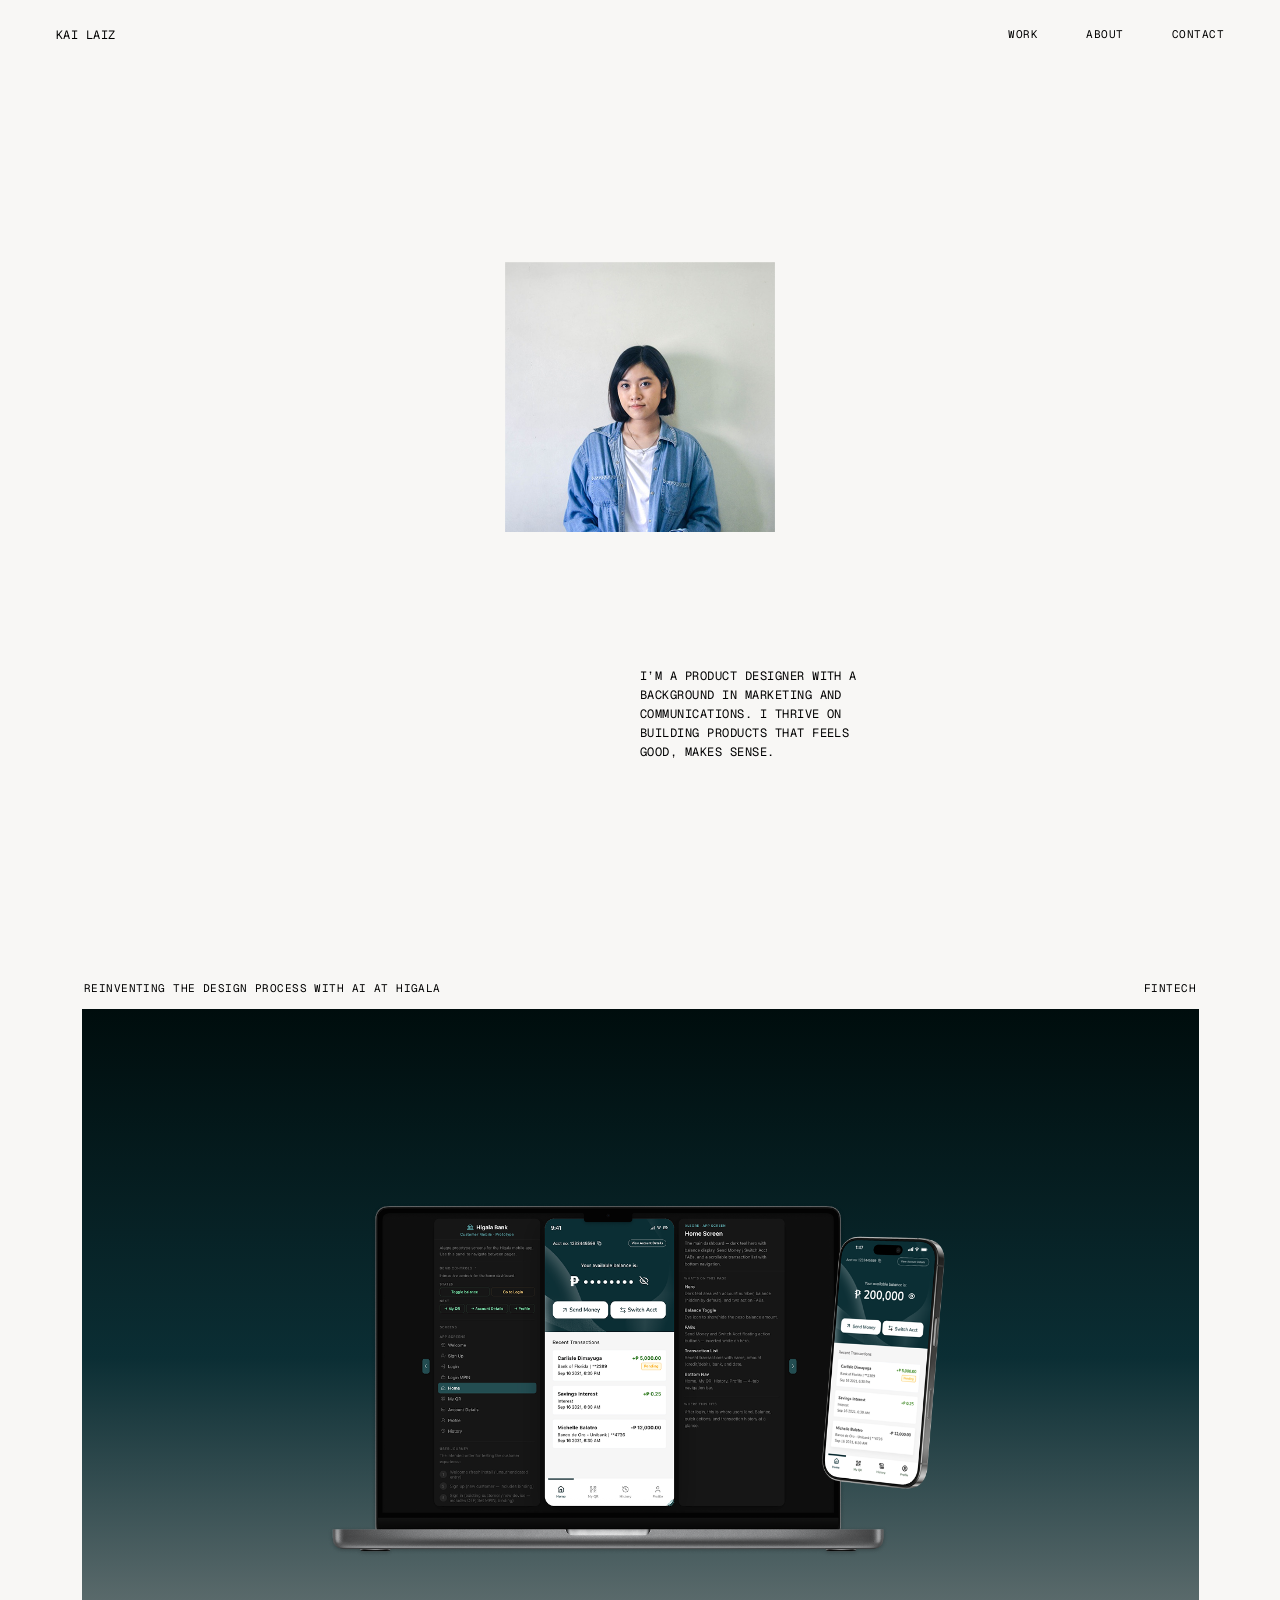
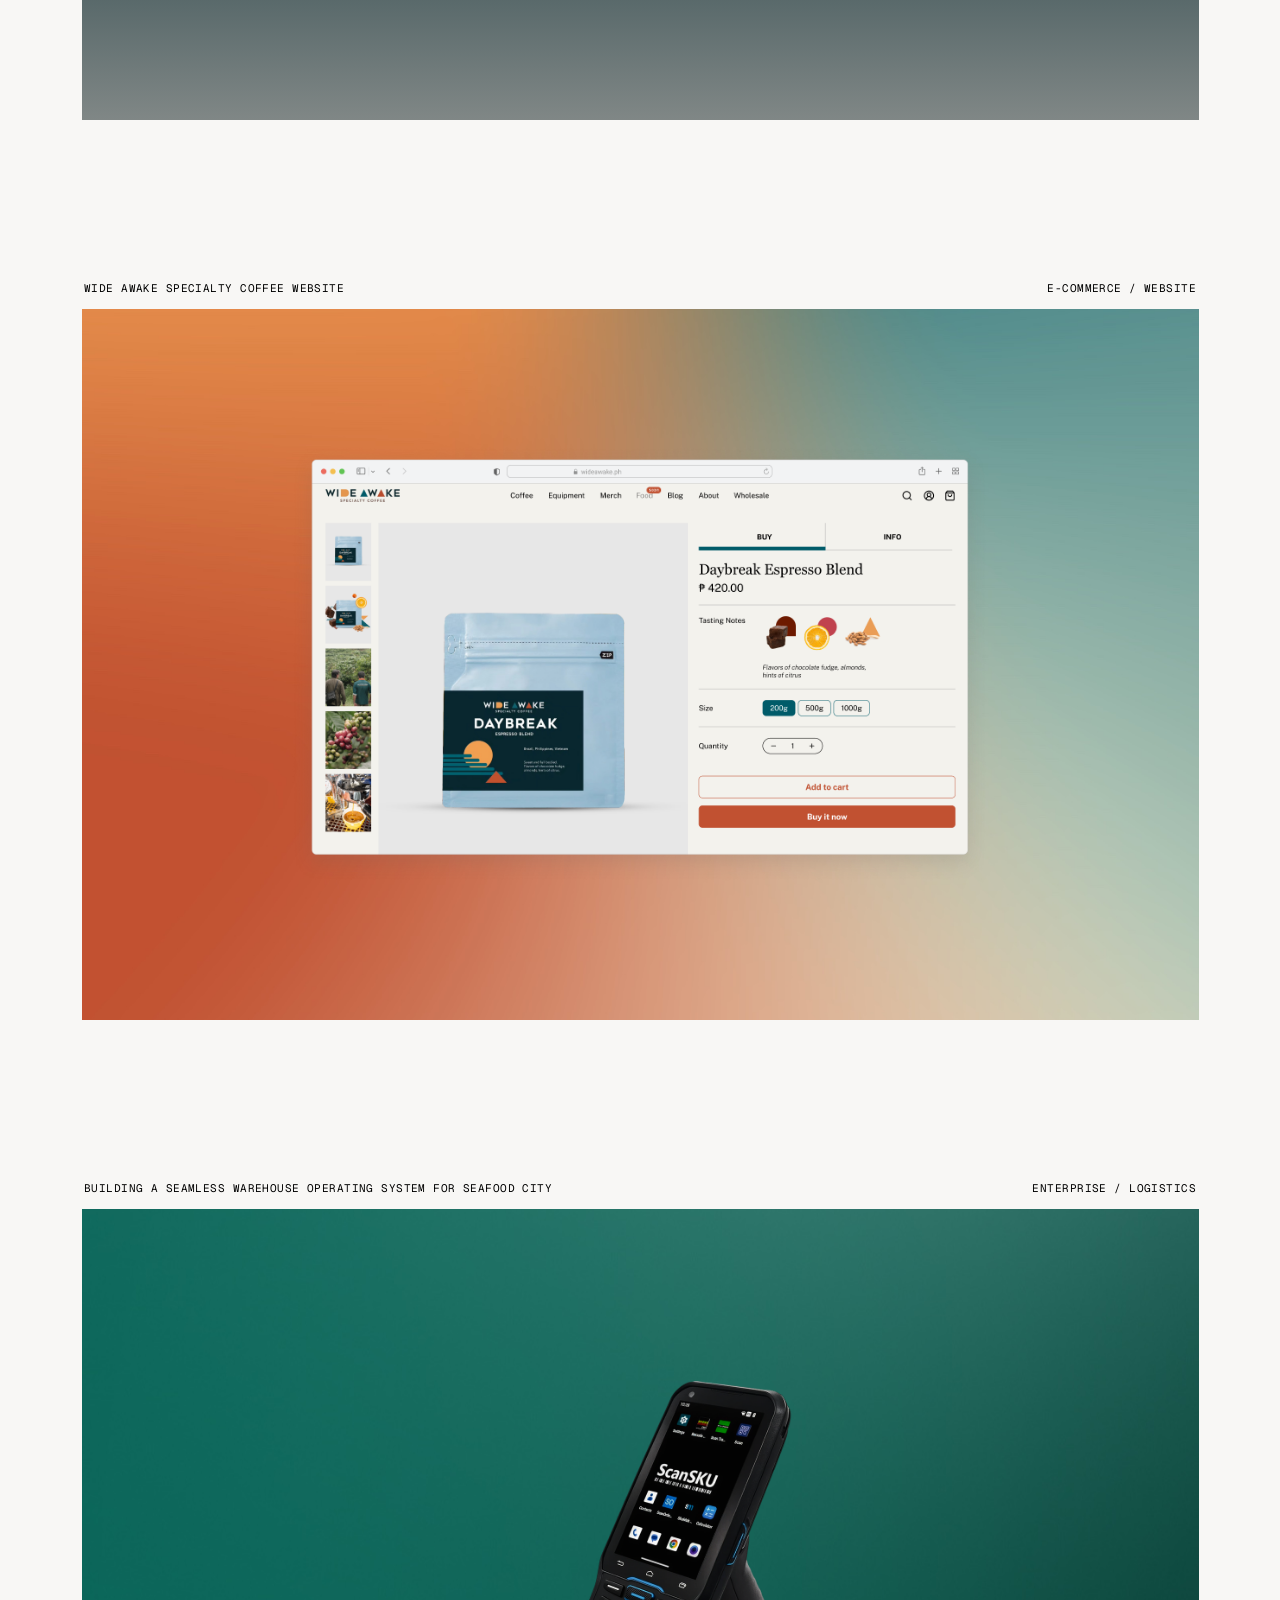
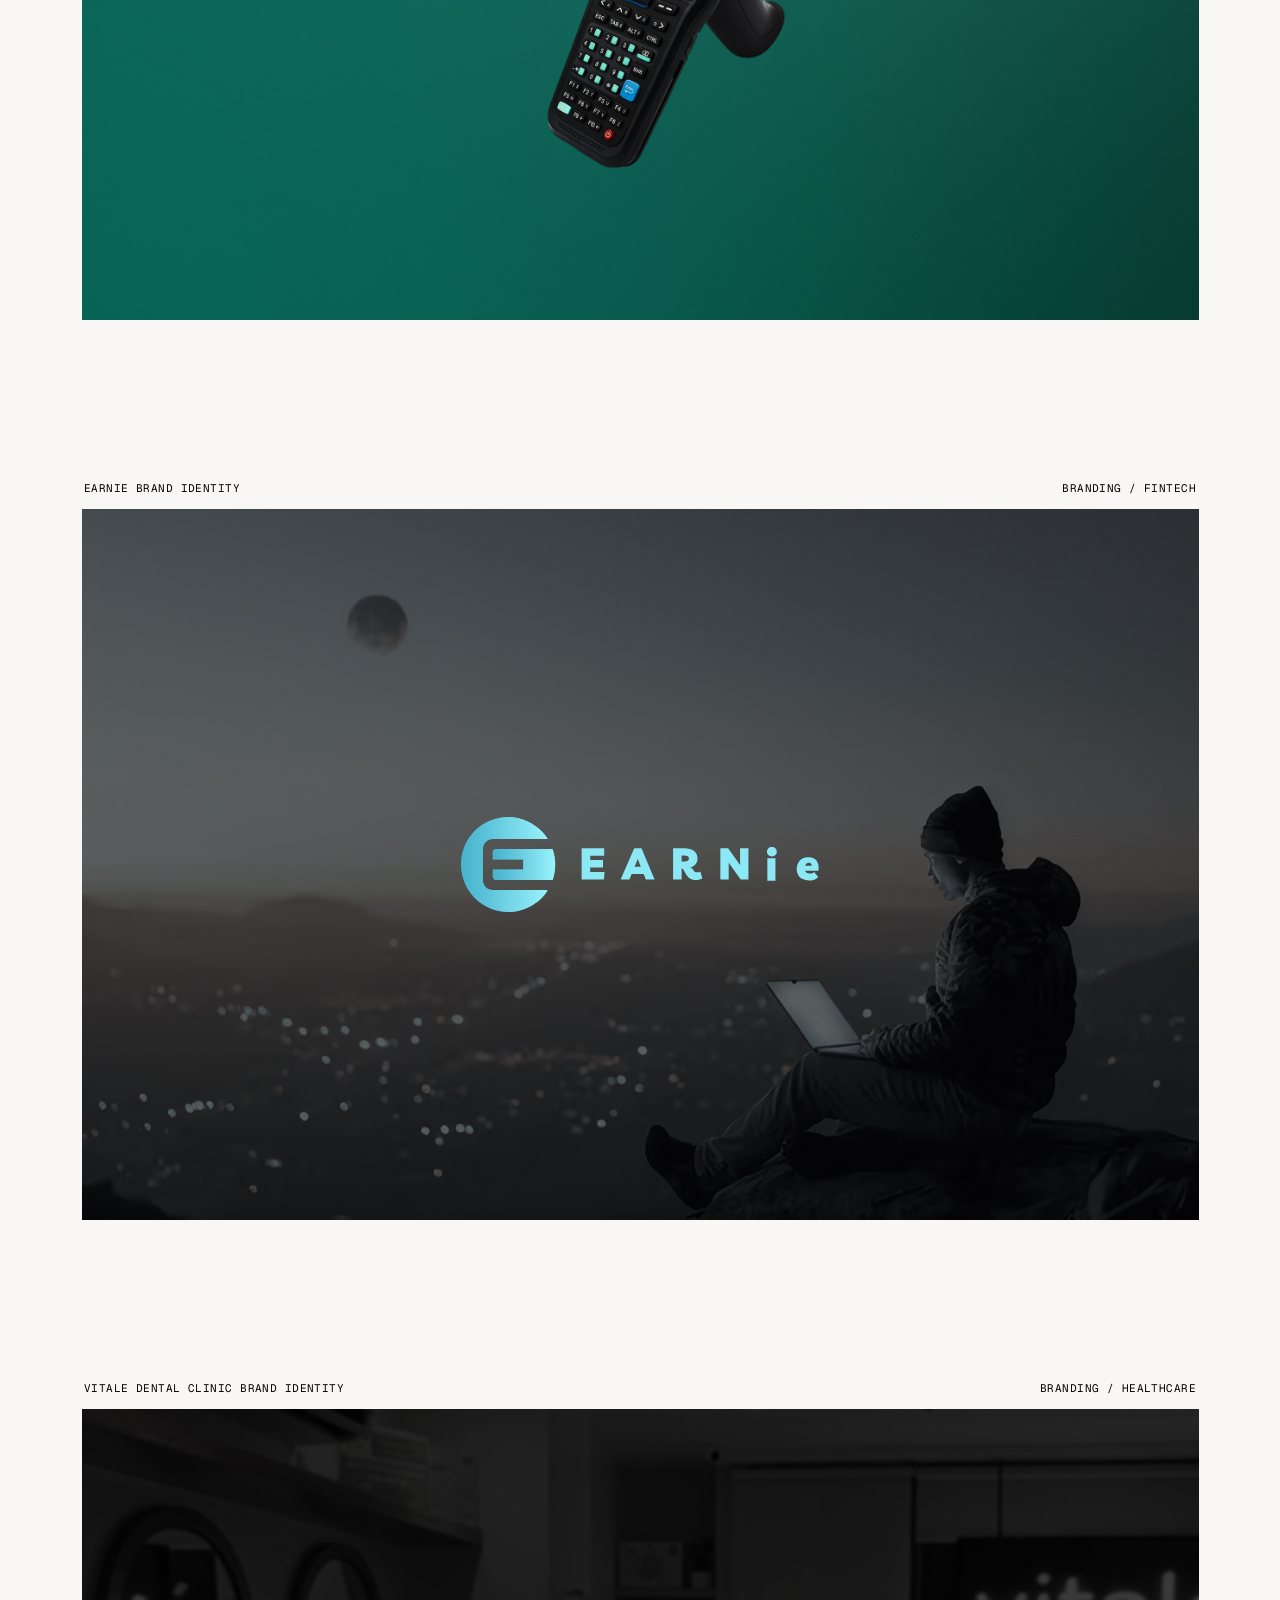
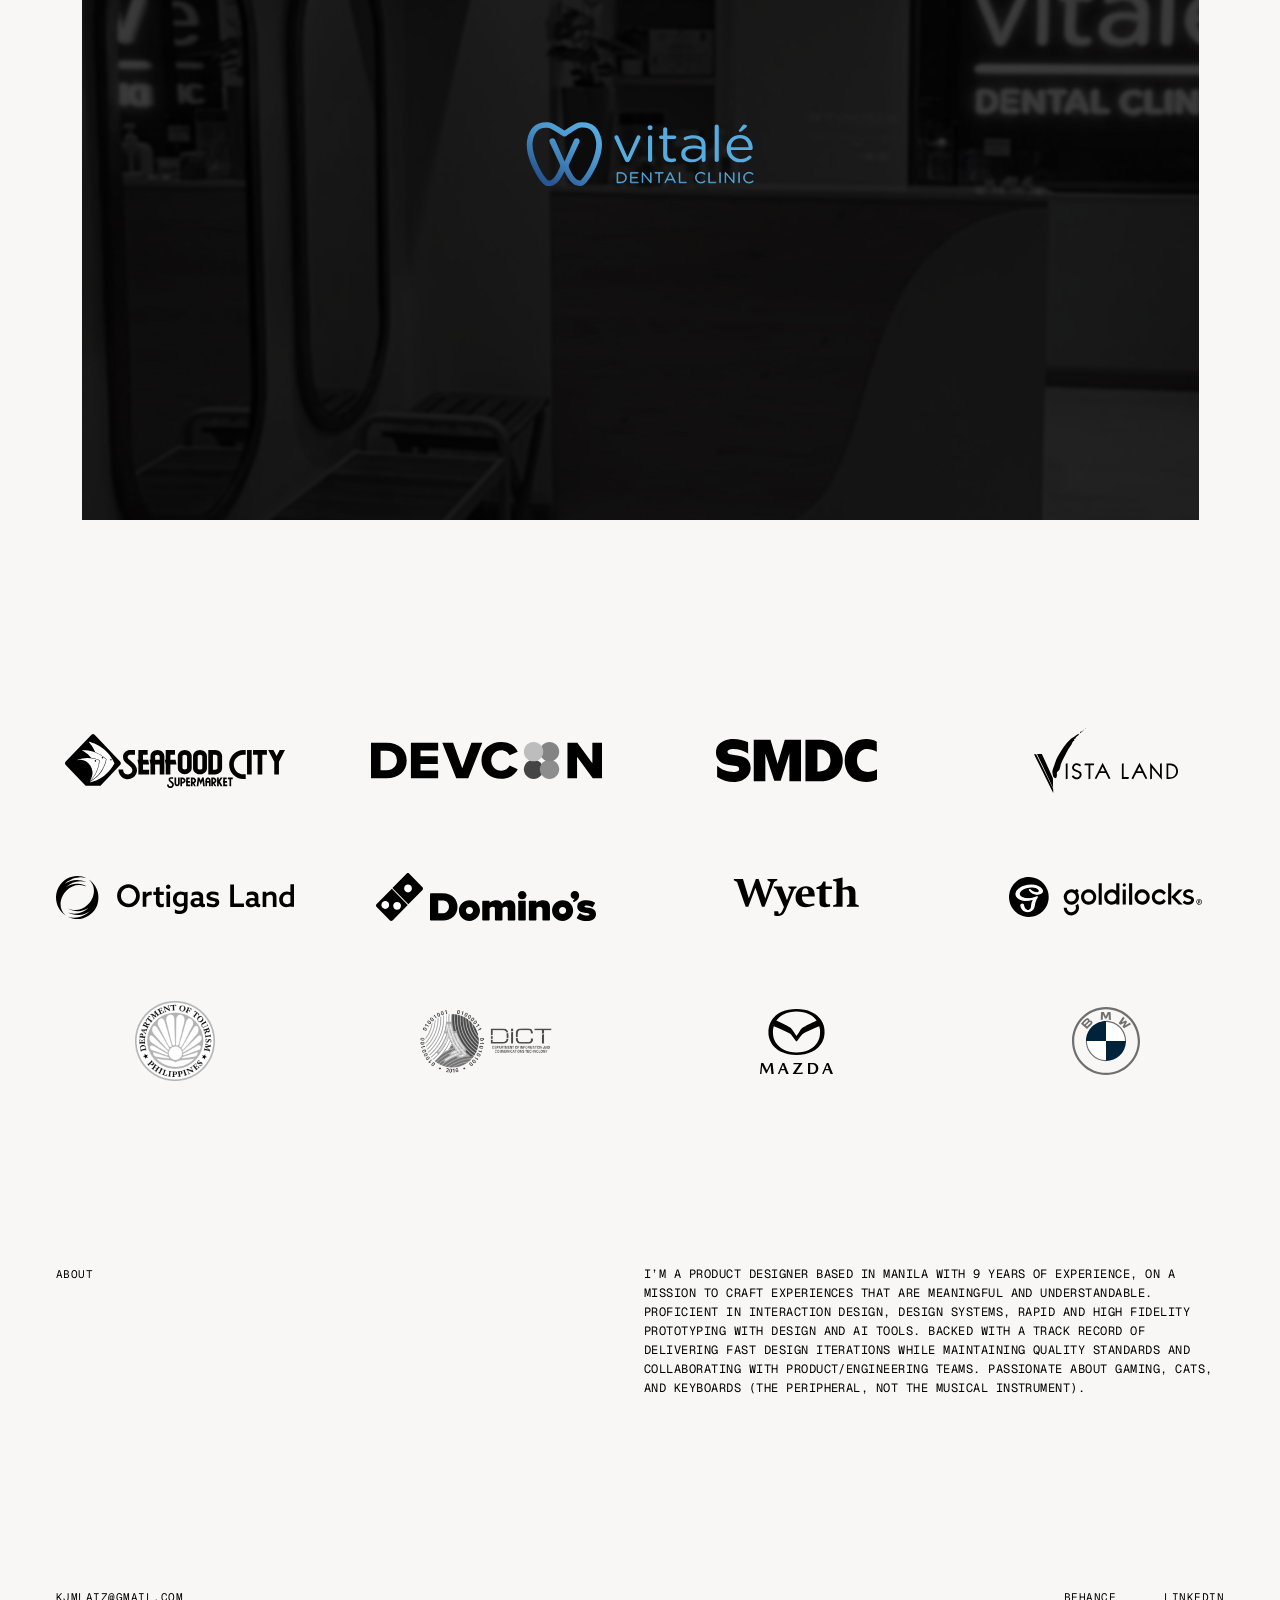
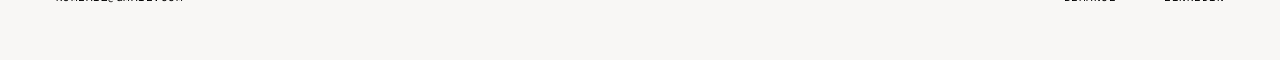
==== index.html @ d5073663 "Initial portfolio site with Vitale Dental Clinic locked preview Co-Authored-By: Claude Opus 5.5 <nor" ====
<!DOCTYPE html>
<html lang="en">
<head>
<meta charset="UTF-8" />
<meta name="viewport" content="width=device-width, initial-scale=1.0" />
<title>Kai Laiz — Product Designer</title>
<link rel="preconnect" href="https://fonts.googleapis.com" />
<link rel="preconnect" href="https://fonts.gstatic.com" crossorigin />
<link href="https://fonts.googleapis.com/css2?family=Geist+Mono:wght@400;500&family=Inter:wght@400;500&display=swap" rel="stylesheet" />
<link rel="stylesheet" href="styles.css" />
</head>
<body>

  <div class="above-fold">
    <header class="site-header">
      <div class="brand mono">Kai Laiz</div>
      <nav class="nav mono">
        <a href="#work">Work</a>
        <a href="#about">About</a>
        <a href="#contact">Contact</a>
      </nav>
    </header>

    <section class="hero" id="heroSection">
      <div class="hero__visual" id="heroVisual">
        <img id="heroThumb" class="hero__thumb" src="assets/hero-photo.png" alt="Portrait of Kai Laiz" />
        <img id="heroImage" class="hero__gallery" alt="" />
      </div>
      <p class="hero__tagline mono">I&rsquo;m a product designer with a background in marketing and communications. I thrive on building products that feels good, makes sense.</p>
    </section>
  </div>

  <main>

    <section id="work" class="cases">

      <article class="case case--tinkoff case--hidden-heading">
        <a class="case__link" href="case-higala.html" style="display: contents;">
          <div class="case__heading mono">
            <span>Reinventing the Design Process with AI at Higala</span>
            <span>Fintech</span>
          </div>
          <div class="case__frame case__frame--tinkoff">
            <div class="case__mockup case__mockup--tinkoff">
              <img src="assets/tinkoff-mockup.png" alt="Higala app on MacBook and iPhone" />
            </div>
          </div>
        </a>
      </article>

      <article class="case case--hidden-heading">
        <a class="case__link" href="case-wideawake.html" style="display: contents;">
          <div class="case__heading mono">
            <span>Wide Awake Specialty Coffee Website</span>
            <span>E-commerce / Website</span>
          </div>
          <div class="case__frame case__frame--wideawake">
            <div class="case__mockup case__mockup--wideawake">
              <img src="assets/wideawake-mockup.png" alt="Wide Awake Specialty Coffee website shown in a browser window" />
            </div>
          </div>
        </a>
      </article>

      <article class="case case--hidden-heading">
        <a class="case__link" href="case-sfc.html" style="display: contents;">
          <div class="case__heading mono">
            <span>Building a Seamless Warehouse Operating System for Seafood City</span>
            <span>Enterprise / Logistics</span>
          </div>
          <div class="case__frame case__frame--sfc">
            <div class="case__mockup case__mockup--sfc">
              <img src="assets/sfc-device.png" alt="ScanSKU handheld barcode scanner device" />
            </div>
          </div>
        </a>
      </article>

      <article class="case case--hidden-heading">
        <a class="case__link" href="case-earnie.html" style="display: contents;">
          <div class="case__heading mono">
            <span>EARNie Brand Identity</span>
            <span>Branding / Fintech</span>
          </div>
          <div class="case__frame case__frame--earnie">
            <div class="case__mockup case__mockup--earnie">
              <img src="assets/earnie-logo.svg" alt="EARNie logo" />
            </div>
          </div>
        </a>
      </article>

      <article class="case case--hidden-heading case--locked" aria-disabled="true">
        <div class="case__heading mono">
          <span>Vitale Dental Clinic Brand Identity</span>
          <span>Branding / Healthcare</span>
        </div>
        <div class="case__frame case__frame--vitale" data-cursor="Coming Soon">
          <div class="case__mockup case__mockup--vitale">
            <img src="assets/vitale-logo.svg" alt="Vitale Dental Clinic logo" />
          </div>
        </div>
      </article>

    </section>

    <section class="logos">
      <div class="logos__grid">
        <div class="logo logo--seafoodcity"><img src="assets/logo-seafoodcity.svg" alt="Seafood City" /></div>
        <div class="logo logo--devcon"><img src="assets/logo-devcon.svg" alt="DEVCON" /></div>
        <div class="logo logo--smdc"><img src="assets/logo-smdc.svg" alt="SMDC" /></div>
        <div class="logo logo--vistaland">
          <img class="layer" src="assets/logo-vistaland-1.svg" alt="" />
          <img class="layer" src="assets/logo-vistaland-2.svg" alt="Vista Land" />
        </div>
        <div class="logo logo--ortigasland"><img src="assets/logo-ortigasland.svg" alt="Ortigas Land" /></div>
        <div class="logo logo--dominos">
          <img class="layer" src="assets/logo-dominos-1.svg" alt="" />
          <img class="layer" src="assets/logo-dominos-2.svg" alt="Domino's Pizza" />
        </div>
        <div class="logo logo--wyeth"><img src="assets/logo-wyeth.svg" alt="Wyeth" /></div>
        <div class="logo logo--goldilocks">
          <img class="layer" src="assets/logo-goldilocks-1.svg" alt="" />
          <img class="layer" src="assets/logo-goldilocks-2.svg" alt="Goldilocks" />
        </div>
        <div class="logo logo--dot"><img src="assets/logo-dot.png" alt="Department of Tourism" /></div>
        <div class="logo logo--dict"><img src="assets/logo-dict.png" alt="DICT" /></div>
        <div class="logo logo--mazda"><img src="assets/logo-mazda.svg" alt="Mazda" /></div>
        <div class="logo logo--bmw">
          <img class="layer" src="assets/logo-bmw-1.svg" alt="" />
          <img class="layer" src="assets/logo-bmw-2.svg" alt="" />
          <img class="layer" src="assets/logo-bmw-3.svg" alt="BMW" />
        </div>
      </div>
    </section>

    <section id="about" class="about">
      <div class="about__title mono">About</div>
      <p class="about__body mono">I&rsquo;m a product designer based in Manila with 9 years of experience, on a mission to craft experiences that are meaningful and understandable. Proficient in interaction design, design systems, rapid and high fidelity prototyping with design and AI tools. Backed with a track record of delivering fast design iterations while maintaining quality standards and collaborating with product/engineering teams. Passionate about gaming, cats, and keyboards (the peripheral, not the musical instrument).</p>
    </section>
  </main>

  <footer id="contact" class="site-footer">
    <div class="footer__email mono">kjmlaiz@gmail.com</div>
    <nav class="footer__nav mono">
      <a href="https://www.behance.net" target="_blank" rel="noopener">Behance</a>
      <a href="https://www.linkedin.com" target="_blank" rel="noopener">LinkedIn</a>
    </nav>
  </footer>

  <div class="cursor-label mono" id="cursorLabel" aria-hidden="true"><span></span></div>

  <script src="script.js"></script>
</body>
</html>
---- styles.css ----
:root {
  --bg: #f8f7f5;
  --ink: #000000;
  --mono: 'Geist Mono', ui-monospace, 'SF Mono', Menlo, monospace;
  --sans: 'Inter', -apple-system, BlinkMacSystemFont, sans-serif;
}

* {
  box-sizing: border-box;
}

html, body {
  margin: 0;
  padding: 0;
}

body {
  background: var(--bg);
  color: var(--ink);
  font-family: var(--sans);
  -webkit-font-smoothing: antialiased;
}

a {
  color: inherit;
  text-decoration: none;
}

img {
  max-width: none;
}

.mono {
  font-family: var(--mono);
  letter-spacing: 0.48px;
  text-transform: uppercase;
}

/* ---------- Header ---------- */

.site-header {
  display: flex;
  align-items: flex-start;
  justify-content: space-between;
  padding: 3vh 56px 0;
  flex-shrink: 0;
}

.brand {
  font-size: 12px;
}

.nav {
  display: flex;
  gap: 48px;
}

.nav a {
  font-size: 11px;
  background: none;
  border: none;
  cursor: pointer;
}

/* ---------- Above the fold ---------- */

.above-fold {
  min-height: 100vh;
  min-height: 100svh;
  display: flex;
  flex-direction: column;
}

/* ---------- Hero ---------- */

.hero {
  flex: 1 1 auto;
  min-height: 0;
  display: flex;
  flex-direction: column;
  justify-content: center;
  padding: 2vh 56px 4vh;
  gap: 4vh;
  cursor: crosshair;
}

.hero__visual {
  align-self: center;
  position: relative;
  width: auto;
  height: 52vh;
  max-width: none;
  max-height: 600px;
}

.hero__visual.is-scrubbing {
  width: auto;
  height: 52vh;
  max-width: none;
  max-height: 600px;
}

.hero__tagline {
  max-width: 236px;
  margin: 0 0 0 calc(50vw - 56px);
  font-size: 12px;
  line-height: 19px;
  font-weight: 400;
  font-style: normal;
  text-align: left;
}

.hero__thumb {
  display: block;
  width: 100%;
  height: 100%;
  object-fit: cover;
  -webkit-user-drag: none;
  user-select: none;
}

.hero__gallery {
  display: none;
  width: auto;
  height: 100%;
  max-width: calc(100vw - 112px);
  object-fit: contain;
  -webkit-user-drag: none;
  user-select: none;
}

.hero__visual.is-scrubbing .hero__thumb {
  display: none;
}

.hero__visual.is-scrubbing .hero__gallery {
  display: block;
}

/* ---------- Cases ---------- */

.cases {
  position: relative;
  padding: 0 56px;
}

.case {
  position: sticky;
  top: 0;
  height: 100vh;
  display: flex;
  flex-direction: column;
  align-items: center;
  gap: 12px;
  padding: 80px 0;
  background: var(--bg);
}

.case:nth-of-type(1) { z-index: 1; }
.case:nth-of-type(2) { z-index: 2; }
.case:nth-of-type(3) { z-index: 3; }
.case:nth-of-type(4) { z-index: 4; }
.case:nth-of-type(5) { z-index: 5; }

.case__link {
  cursor: pointer;
}

.case__link .case__frame {
  transition: transform 0.5s cubic-bezier(0.16, 1, 0.3, 1);
}

.case__link:hover .case__frame {
  transform: scale(1.015);
}

.case__heading {
  display: flex;
  align-items: flex-start;
  justify-content: space-between;
  width: 100%;
  max-width: 1112px;
  flex-shrink: 0;
  font-size: 11px;
  line-height: 17px;
  font-weight: 400;
  font-style: normal;
  text-transform: uppercase;
  letter-spacing: 0.432px;
  transition: opacity 0.7s ease, transform 0.7s ease;
}

.case--hidden-heading .case__heading {
  opacity: 0;
  transform: translateY(10px);
}

.case.is-active .case__heading {
  opacity: 1;
  transform: translateY(0);
}

.case__mockup {
  transition: opacity 0.9s cubic-bezier(0.16, 1, 0.3, 1), transform 0.9s cubic-bezier(0.16, 1, 0.3, 1);
  opacity: 0;
  transform: scale(0.92);
}

.case.is-active .case__mockup {
  opacity: 1;
  transform: scale(1);
}

@media (prefers-reduced-motion: reduce) {
  .case__heading,
  .case__mockup {
    transition: none;
  }
}

.case__frame {
  position: relative;
  width: 100%;
  max-width: 1117px;
  flex: 1 1 auto;
  min-height: 0;
  background: #000;
  overflow: hidden;
}

.case__frame--tinkoff {
  display: flex;
  align-items: center;
  justify-content: center;
  background: linear-gradient(to bottom, #000d0d 0%, #0b2e34 49.052%, #808786 100%);
}

.case__frame--wideawake {
  display: flex;
  align-items: center;
  justify-content: center;
  background-image: url("assets/wideawake-bg.jpg");
  background-size: cover;
  background-position: center;
}

.case__frame--sfc {
  display: flex;
  align-items: center;
  justify-content: center;
  background-image: url("assets/sfc-mesh-gradient.jpg");
  background-size: cover;
  background-position: center;
}

.case__frame--earnie {
  display: flex;
  align-items: center;
  justify-content: center;
  background-image: url("assets/earnie-card-bg.jpg");
  background-size: cover;
  background-position: center;
}

.case__frame--vitale {
  display: flex;
  align-items: center;
  justify-content: center;
  background-image: url("assets/vitale-card-bg.jpg");
  background-size: cover;
  background-position: center;
}

/* Locked case: no link, custom cursor replaces the native one */

.case--locked .case__frame {
  cursor: none;
  transition: transform 0.5s cubic-bezier(0.16, 1, 0.3, 1);
}

.case--locked .case__frame:hover {
  transform: scale(1.015);
}

.case__mockup--vitale {
  width: 30%;
  max-width: 340px;
  flex-shrink: 0;
}

.case__mockup--vitale img {
  display: block;
  width: 100%;
  height: auto;
}

/* ---------- Custom cursor label ---------- */

.cursor-label {
  position: fixed;
  top: 0;
  left: 0;
  z-index: 1000;
  pointer-events: none;
  will-change: transform;
}

.cursor-label span {
  display: block;
  transform: translate(-50%, -50%) scale(0);
  opacity: 0;
  padding: 10px 16px;
  border-radius: 999px;
  background: #fff;
  color: var(--ink);
  font-size: 11px;
  line-height: 1;
  white-space: nowrap;
  transition: transform 0.45s cubic-bezier(0.16, 1, 0.3, 1), opacity 0.3s ease;
}

.cursor-label.is-visible span {
  transform: translate(-50%, -50%) scale(1);
  opacity: 1;
}

@media (hover: none) {
  .cursor-label { display: none; }
}

/* Tinkoff mockup: MacBook + iPhone */

.case__mockup--tinkoff {
  width: 640px;
  flex-shrink: 0;
}

.case__mockup--tinkoff img {
  display: block;
  width: 100%;
  height: auto;
}

.case__mockup--wideawake {
  width: 700px;
  flex-shrink: 0;
}

.case__mockup--wideawake img {
  display: block;
  width: 100%;
  height: auto;
}

.case__mockup--sfc {
  width: 37.8%;
  max-width: 420px;
  flex-shrink: 0;
}

.case__mockup--sfc img {
  display: block;
  width: 100%;
  height: auto;
}

.case__mockup--earnie {
  width: 32%;
  max-width: 360px;
  flex-shrink: 0;
}

.case__mockup--earnie img {
  display: block;
  width: 100%;
  height: auto;
}

/* ---------- Logos ---------- */

.logos {
  padding: 128px 56px;
}

.logos__grid {
  display: grid;
  grid-template-columns: repeat(4, 1fr);
  column-gap: 74px;
  row-gap: 80px;
  align-items: center;
  justify-items: center;
  max-width: 1200px;
  margin: 0 auto;
}

.logo {
  position: relative;
}

.logo img {
  display: block;
  width: 100%;
  height: 100%;
}

.logo .layer {
  position: absolute;
  width: auto;
  height: auto;
}

.logo--seafoodcity { width: 220px; height: 54px; }
.logo--devcon { width: 231px; height: 37px; }
.logo--smdc { width: 161px; height: 43px; }
.logo--vistaland { width: 143.99px; height: 65.34px; }
.logo--vistaland .layer:nth-child(1) { inset: 0 64.21% 0.37% 0.06%; }
.logo--vistaland .layer:nth-child(2) { inset: 40.25% 0.09% 8.8% 2.2%; }

.logo--ortigasland { width: 238px; height: 43px; }

.logo--dominos { width: 221px; height: 48px; }
.logo--dominos .layer:nth-child(1) { inset: 36.54% 0.01% 0.05% 24.6%; }
.logo--dominos .layer:nth-child(2) { inset: 0.05% 78.55% 1.04% 0.01%; }

.logo--wyeth { width: 129px; height: 42px; }

.logo--goldilocks { width: 196px; height: 45px; }
.logo--goldilocks .layer:nth-child(1) { inset: 5.34% 0.94% 6.79% 0.67%; }
.logo--goldilocks .layer:nth-child(2) { inset: 21.7% 82.37% 17.37% 3.95%; }

.logo--dot { width: 80px; height: 80px; }
.logo--dot img { object-fit: cover; }

.logo--dict { width: 141px; height: 72px; }
.logo--dict img { object-fit: cover; }

.logo--mazda { width: 73px; height: 65px; }

.logo--bmw { width: 68px; height: 68px; }
.logo--bmw .layer:nth-child(1) { inset: 20.37%; }
.logo--bmw .layer:nth-child(2) { inset: 0; }
.logo--bmw .layer:nth-child(3) { inset: 6.17% 13.74% 67.45% 13.72%; }

/* ---------- About ---------- */

.about {
  display: flex;
  gap: 8px;
  padding: 56px 56px 192px;
}

.about__title {
  flex: 1 0 0;
  min-width: 0;
  font-size: 11px;
  line-height: 19px;
}

.about__body {
  flex: 1 0 0;
  min-width: 0;
  font-size: 12px;
  line-height: 19px;
  font-weight: 400;
  font-style: normal;
  margin: 0;
}

/* ---------- Footer ---------- */

.site-footer {
  display: flex;
  gap: 8px;
  padding: 0 56px 56px;
}

.footer__email {
  flex: 1 0 0;
  min-width: 0;
  font-size: 11px;
}

.footer__nav {
  flex: 1 0 0;
  min-width: 0;
  display: flex;
  align-items: center;
  justify-content: flex-end;
  gap: 48px;
}

.footer__nav a {
  font-size: 11px;
}

/* ---------- Case Study ---------- */

.case-study {
  display: flex;
  align-items: flex-start;
  gap: 96px;
  max-width: 968px;
  margin: 0 auto;
  padding: 0 56px 32px;
}

.case-study__rail {
  position: sticky;
  top: 0;
  flex-shrink: 0;
  width: 104px;
  padding-top: 32px;
}

.case-study__back {
  font-size: 13px;
  line-height: 24px;
  color: #858585;
  transition: color 0.2s ease;
}

.case-study__back:hover {
  color: var(--ink);
}

.case-study__content {
  flex: 1 1 auto;
  min-width: 0;
  max-width: 768px;
  padding-top: 32px;
  display: flex;
  flex-direction: column;
  gap: 96px;
}

.case-study__header {
  display: flex;
  flex-direction: column;
  gap: 32px;
  width: 100%;
}

.case-study__label {
  margin: 0;
  font-family: var(--mono);
  font-size: 12px;
  font-weight: 500;
  letter-spacing: 2.4px;
  text-transform: uppercase;
  color: #757575;
}

.case-study__intro {
  display: flex;
  flex-direction: column;
  gap: 16px;
  align-items: flex-start;
  text-align: left;
}

.case-study__title {
  margin: 0;
  font-family: var(--sans);
  font-weight: 400;
  font-size: 41px;
  line-height: 1.22;
  color: var(--ink);
}

.case-study__hero {
  width: 100%;
  background: linear-gradient(to bottom, #000d0d 0%, #0b2e34 49.052%, #808786 100%);
}

.case-study__hero img {
  display: block;
  width: 100%;
  height: auto;
}

.case-study__hero--phone {
  display: flex;
  align-items: center;
  justify-content: center;
  padding: 64px 0;
}

.case-study__hero--phone img {
  width: auto;
  max-width: 320px;
  height: auto;
}

.case-study__hero-plain {
  width: 100%;
}

.case-study__hero-plain img {
  display: block;
  width: 100%;
  height: auto;
}

.case-study__meta {
  display: flex;
  align-items: flex-start;
  justify-content: space-between;
  gap: 24px;
  width: 100%;
}

.case-study__meta-item {
  display: flex;
  flex-direction: column;
  gap: 8px;
}

.case-study__meta-value {
  font-size: 15px;
  line-height: 24px;
  color: #0a0a0a;
}

.case-study__section {
  display: flex;
  flex-direction: column;
  gap: 8px;
  width: 100%;
}

.case-study__heading {
  margin: 0;
  font-family: var(--sans);
  font-weight: 400;
  font-size: 34px;
  line-height: 1.25;
  color: var(--ink);
}

.case-study__body {
  margin: 0;
  font-size: 14.5px;
  line-height: 24px;
  color: #545454;
}

.case-study__body a,
.case-study__heading a {
  color: inherit;
  text-decoration: underline;
  text-underline-offset: 2px;
}

.case-study__list {
  margin: 0;
  padding-left: 22px;
  display: flex;
  flex-direction: column;
  gap: 8px;
  font-size: 14.5px;
  line-height: 24px;
  color: #545454;
}

.case-study__figure {
  display: flex;
  flex-direction: column;
  gap: 16px;
  width: 100%;
  margin: 0;
}

.case-study__figure img {
  display: block;
  width: 100%;
  height: auto;
}

.case-study__figure-row {
  display: flex;
  justify-content: center;
  gap: 24px;
  width: 100%;
}

.case-study__figure-row img {
  display: block;
  width: auto;
  max-width: 280px;
  height: auto;
}

.case-study__figure-crop {
  position: relative;
  width: 100%;
  aspect-ratio: 769 / 485;
  overflow: hidden;
}

.case-study__figure-crop img {
  position: absolute;
  top: 0;
  left: 0;
  width: 100%;
  height: auto;
}

.case-study__caption {
  margin: 0;
  font-size: 14.5px;
  line-height: 24px;
  font-style: italic;
  color: #545454;
}

.case-study__bento {
  display: flex;
  align-items: flex-start;
  gap: 6px;
  width: 100%;
}

.case-study__bento-card {
  background: #ebeaea;
  border-radius: 16px;
  min-width: 0;
}

.case-study__bento-card--1 {
  flex: 268 1 0%;
  aspect-ratio: 268 / 292;
  background: #fff;
  overflow: hidden;
}

.case-study__bento-card--1 video {
  display: block;
  width: 100%;
  height: 100%;
  object-fit: cover;
}

.case-study__bento-col {
  display: flex;
  flex-direction: column;
  gap: 8px;
  flex: 208 1 0%;
  min-width: 0;
}

.case-study__bento-card--2a,
.case-study__bento-card--2b {
  width: 100%;
  aspect-ratio: 208 / 142;
}

.case-study__bento-card--3 {
  flex: 280 1 0%;
  aspect-ratio: 280 / 292;
}

.case-study__pullquote {
  border-left: 6px solid #545454;
  padding-left: 24px;
  max-width: 768px;
  margin: 0 auto;
  width: 100%;
}

.case-study__pullquote p {
  margin: 0;
  font-size: 18px;
  line-height: 32px;
  font-weight: 600;
  color: #545454;
}

/* ---------- Wide Awake Case Study (sticky split layout) ---------- */

.wa-case {
  display: flex;
  align-items: flex-start;
  gap: 64px;
  padding: 32px 56px;
}

.wa-case__panel {
  position: sticky;
  top: 32px;
  flex: 0 0 320px;
  width: 320px;
  max-height: calc(100vh - 64px);
  overflow-y: auto;
  display: flex;
  flex-direction: column;
  gap: 40px;
  scrollbar-width: none;
  -ms-overflow-style: none;
}

.wa-case__panel::-webkit-scrollbar {
  display: none;
}

.wa-case__intro {
  display: flex;
  flex-direction: column;
  gap: 16px;
}

.wa-case__meta {
  display: flex;
  flex-direction: column;
  gap: 24px;
}

.wa-case__section {
  display: flex;
  flex-direction: column;
  gap: 8px;
}

.wa-case__visuals {
  flex: 1 1 auto;
  min-width: 0;
  display: flex;
  flex-direction: column;
  gap: 32px;
}

.wa-case__visuals img,
.wa-case__visuals video {
  display: block;
  width: 100%;
  height: auto;
}

/* EARNie case study: wider panel for denser copy */

.wa-case--wide {
  gap: 32px;
}

.wa-case--wide .wa-case__panel {
  flex: 0 0 547px;
  width: 547px;
  gap: 32px;
}

.wa-case--wide .wa-case__meta {
  gap: 16px;
}
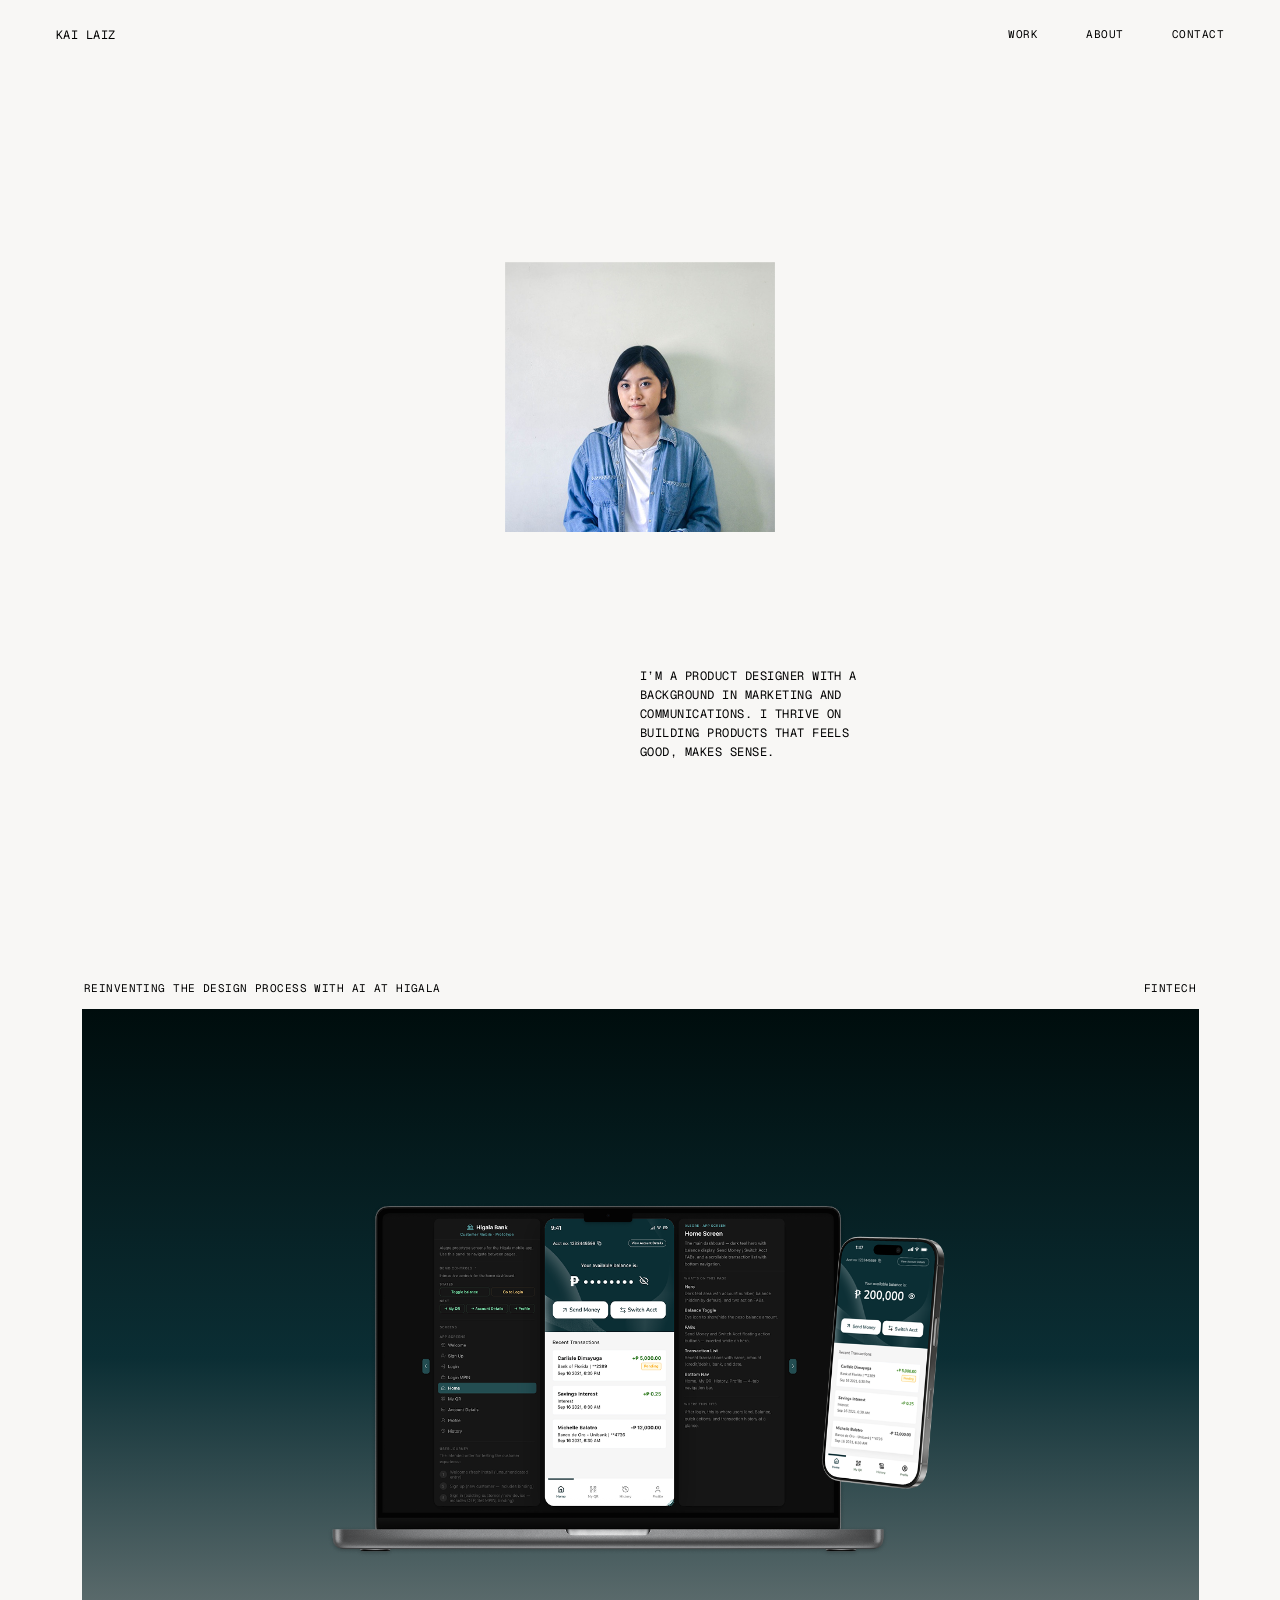
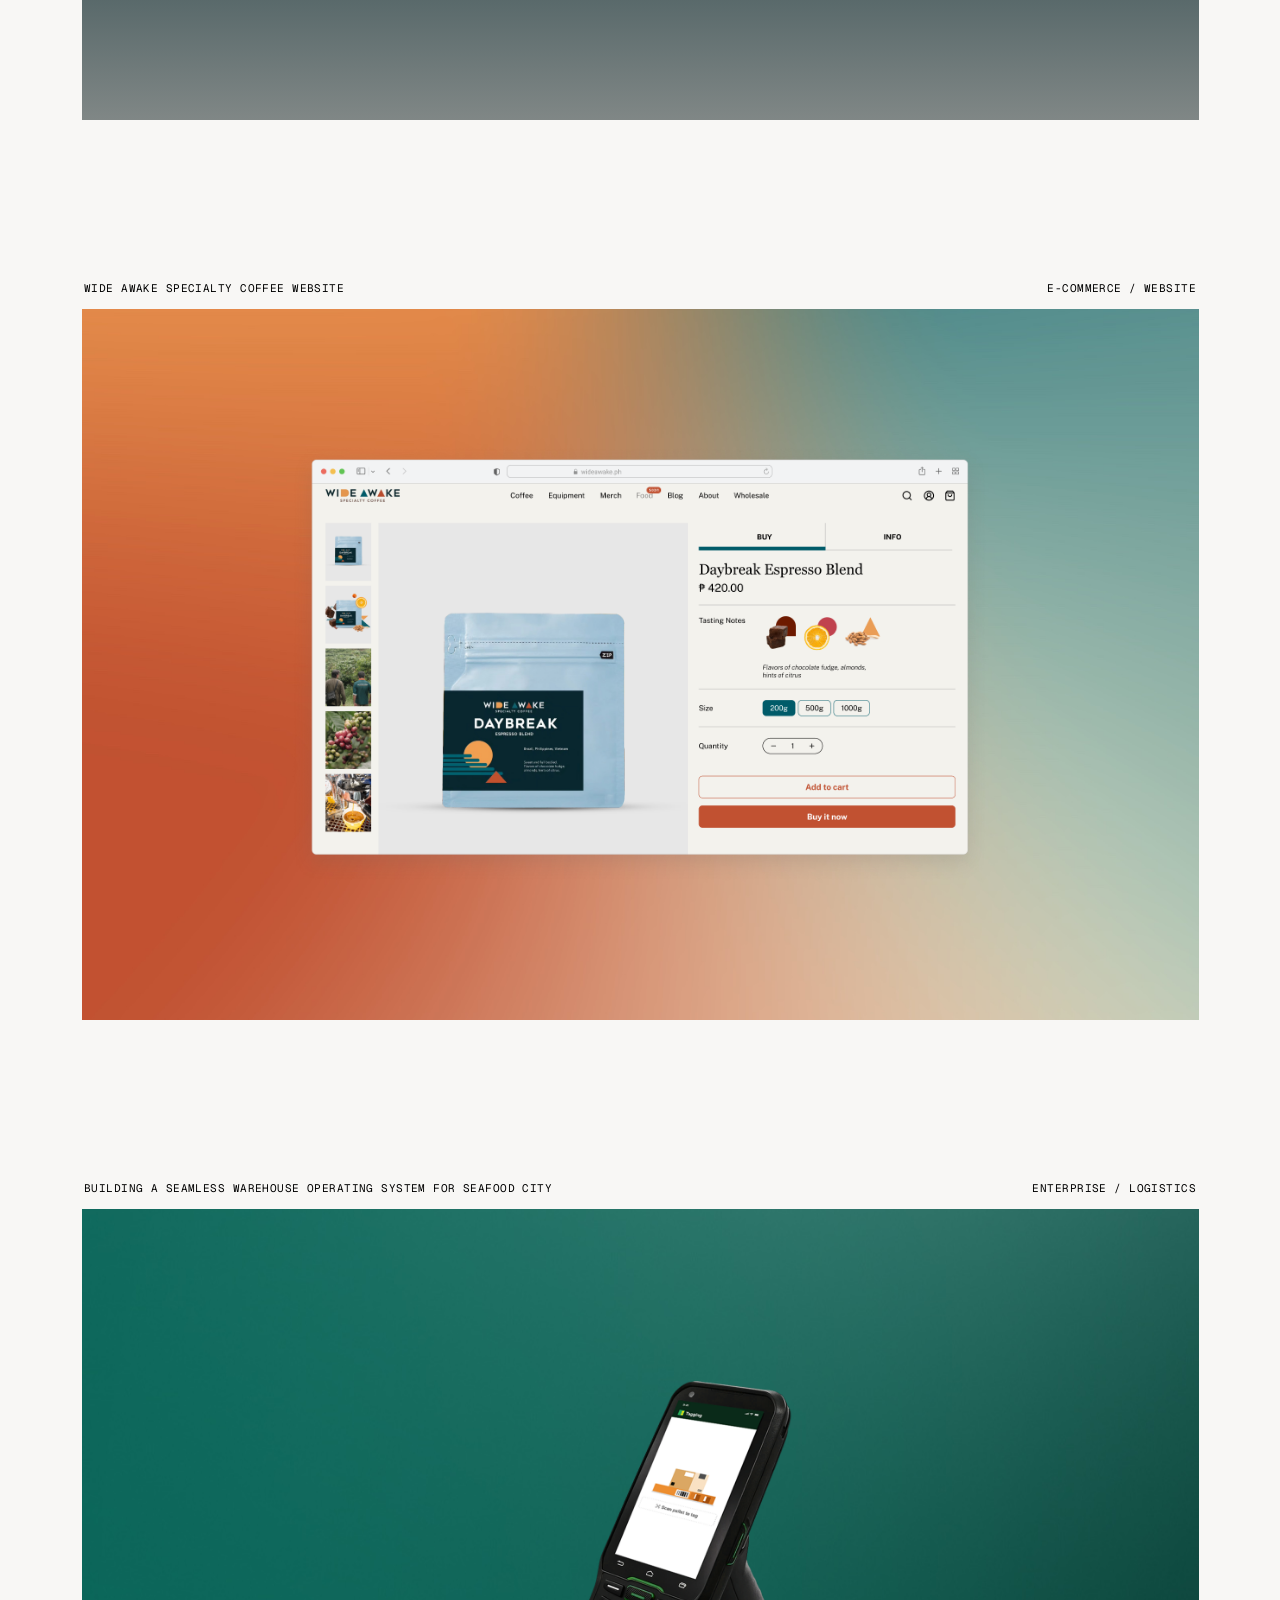
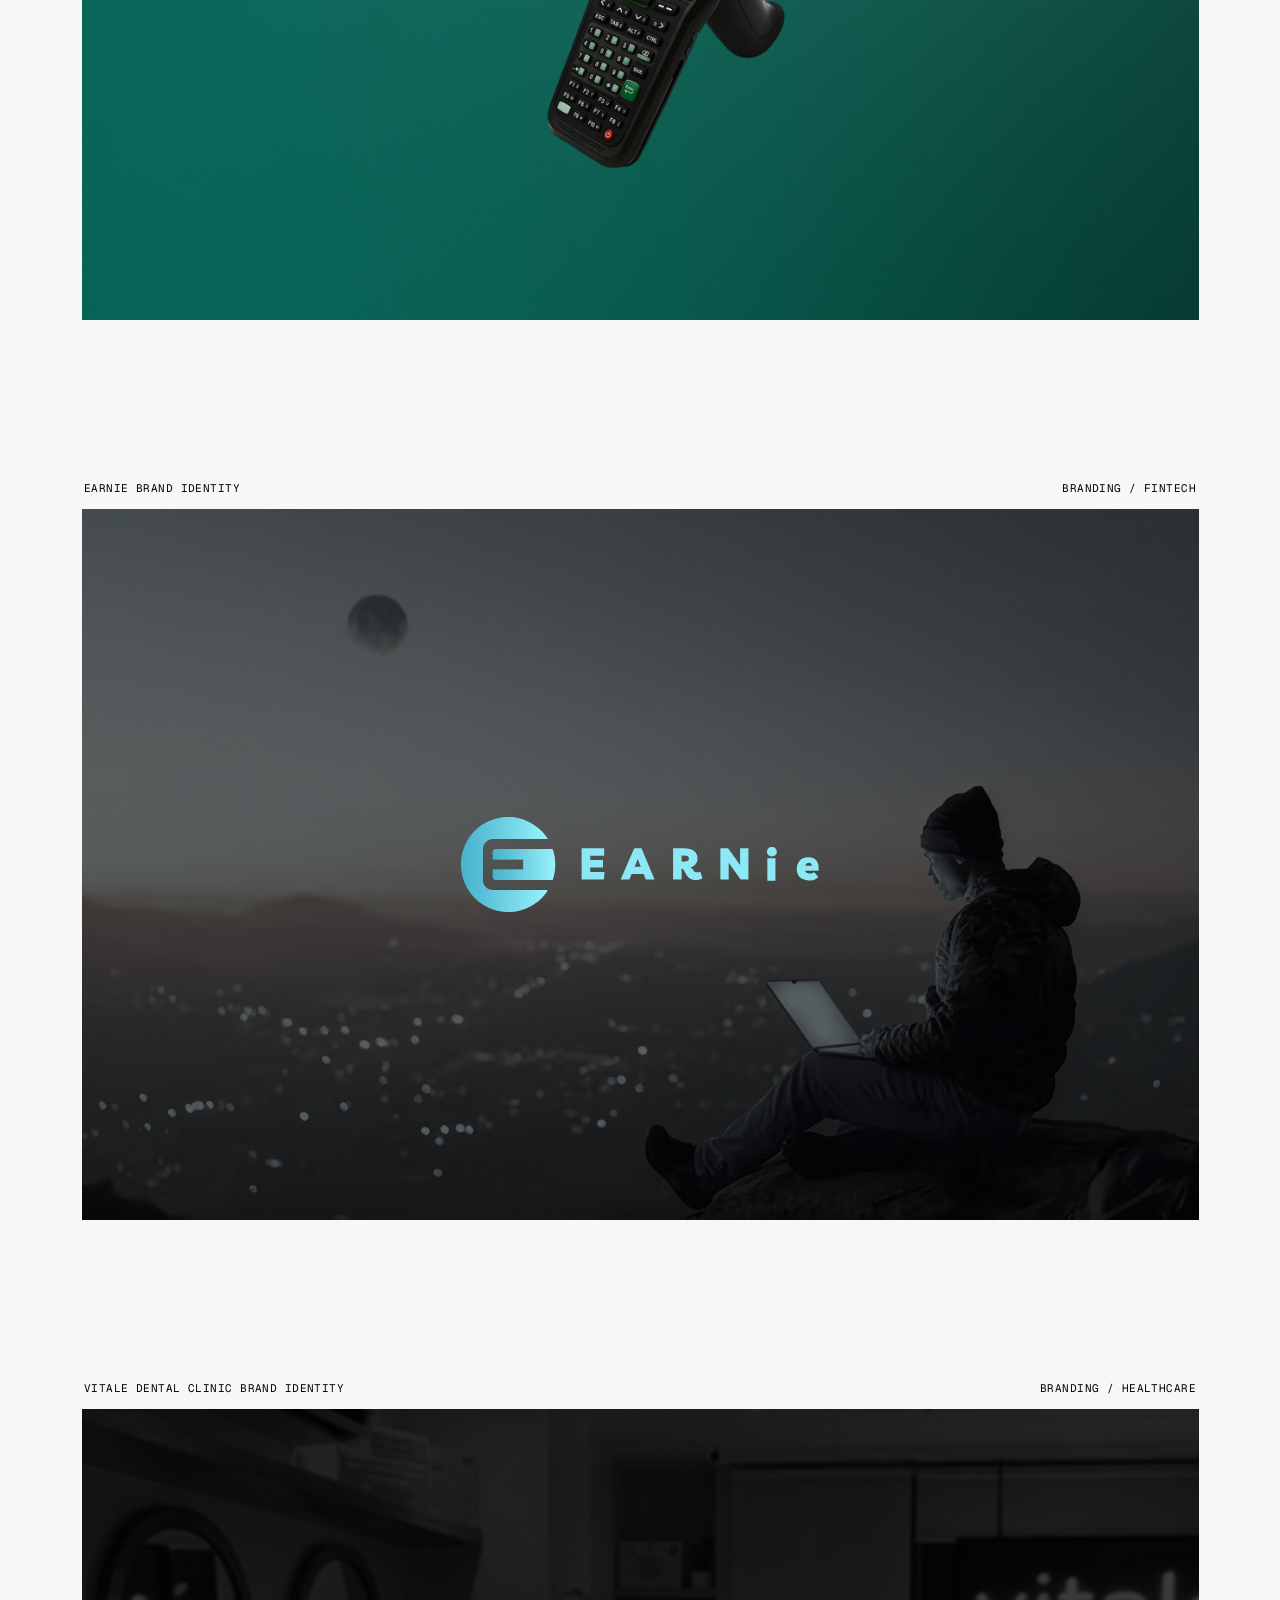
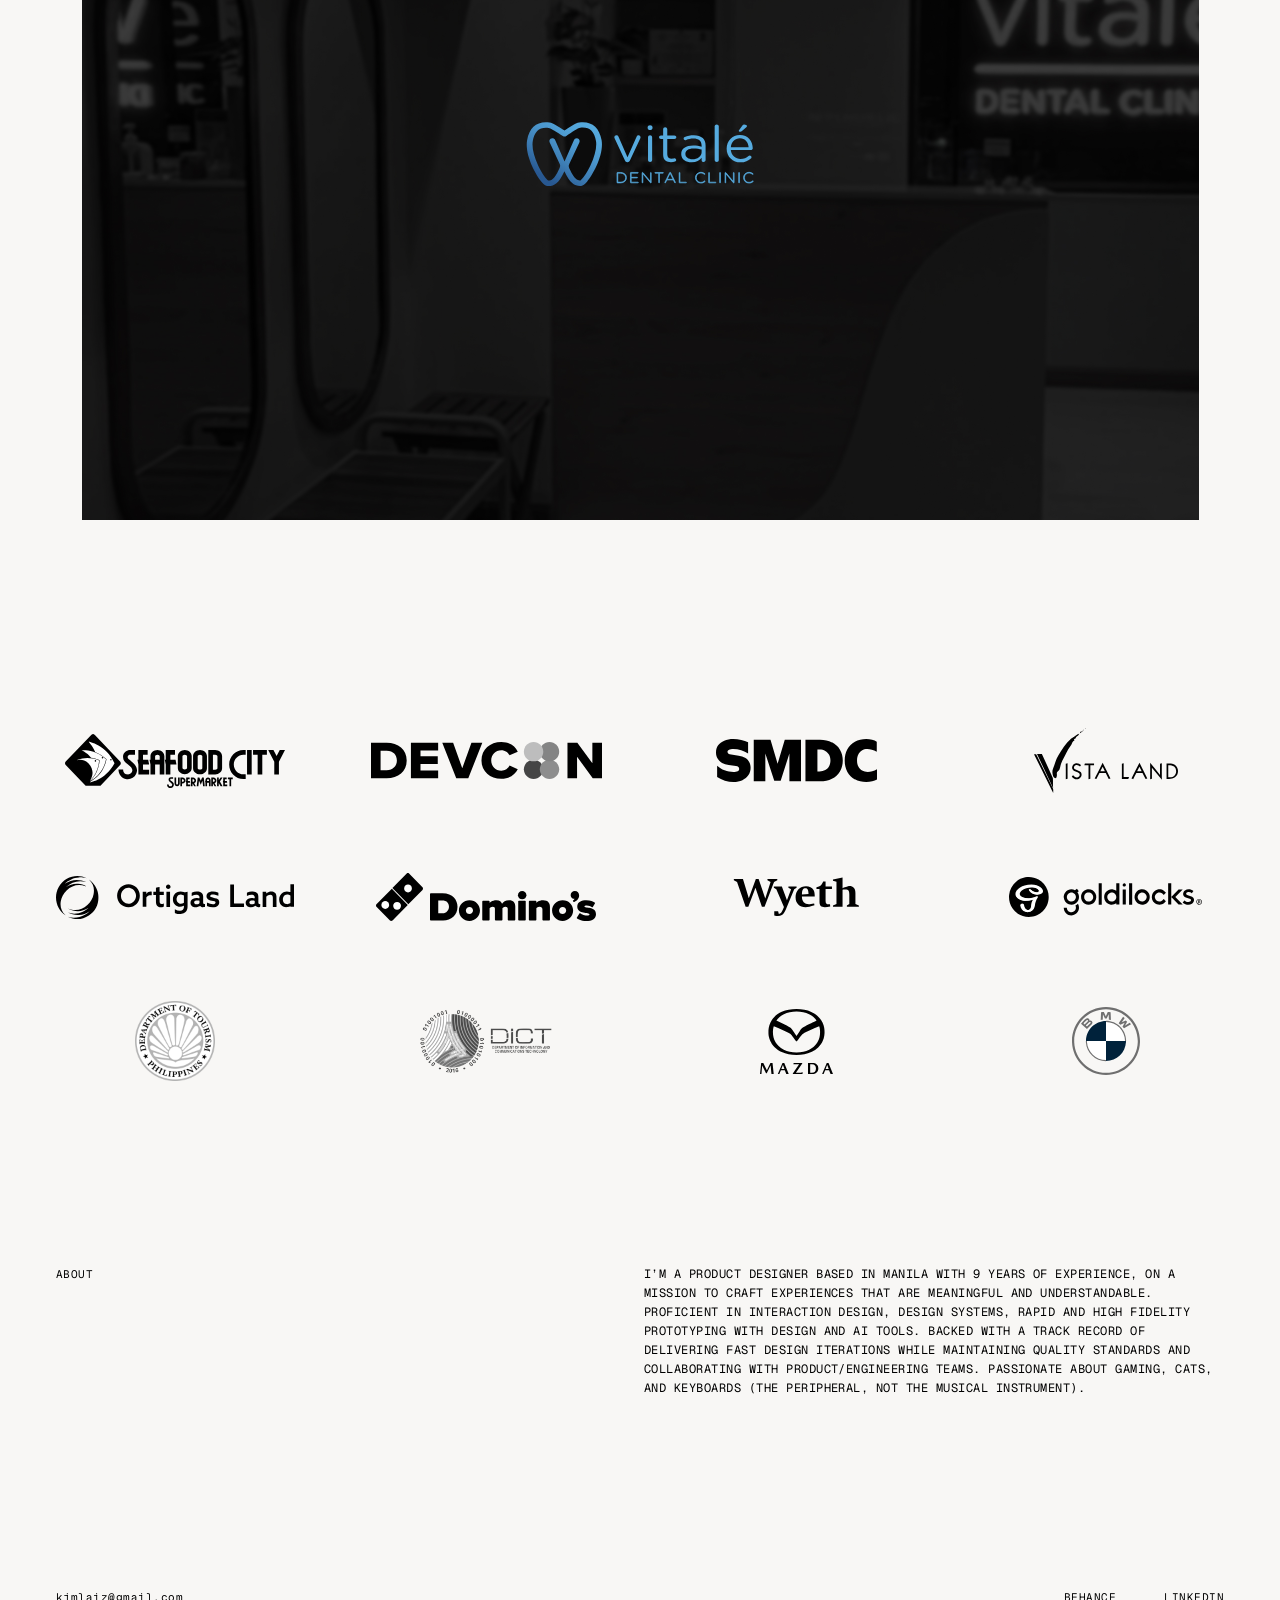
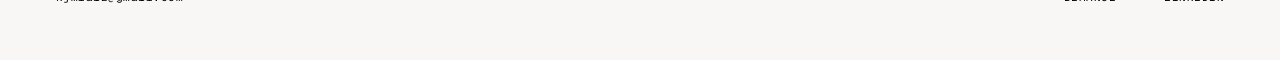
==== commit e2cb4e21: "Update footer links, SFC preview image and bento animation - Link Behance and LinkedIn footer links " ====
--- a/index.html
+++ b/index.html
@@ -141,10 +141,10 @@
   </main>
 
   <footer id="contact" class="site-footer">
-    <div class="footer__email mono">kjmlaiz@gmail.com</div>
+    <div class="footer__email mono"><a href="mailto:kjmlaiz@gmail.com">kjmlaiz@gmail.com</a></div>
     <nav class="footer__nav mono">
-      <a href="https://www.behance.net" target="_blank" rel="noopener">Behance</a>
-      <a href="https://www.linkedin.com" target="_blank" rel="noopener">LinkedIn</a>
+      <a href="https://www.behance.net/kailaiz" target="_blank" rel="noopener">Behance</a>
+      <a href="https://www.linkedin.com/in/karyl-laiz-1228159b/" target="_blank" rel="noopener">LinkedIn</a>
     </nav>
   </footer>
 
--- a/styles.css
+++ b/styles.css
@@ -478,6 +478,7 @@
   flex: 1 0 0;
   min-width: 0;
   font-size: 11px;
+  text-transform: none;
 }
 
 .footer__nav {
@@ -729,15 +730,20 @@
 .case-study__bento-card--1 {
   flex: 268 1 0%;
   aspect-ratio: 268 / 292;
-  background: #fff;
+  background: #fff; /* matches the video's own white background so the letterbox is invisible */
   overflow: hidden;
-}
-
+  position: relative;
+}
+
+/* Absolutely positioned so the video's intrinsic size can't stretch the card;
+   it scales down to fit inside the card's fixed aspect ratio. */
 .case-study__bento-card--1 video {
-  display: block;
-  width: 100%;
-  height: 100%;
-  object-fit: cover;
+  position: absolute;
+  inset: 4%;
+  display: block;
+  width: 92%;
+  height: 92%;
+  object-fit: contain;
 }
 
 .case-study__bento-col {
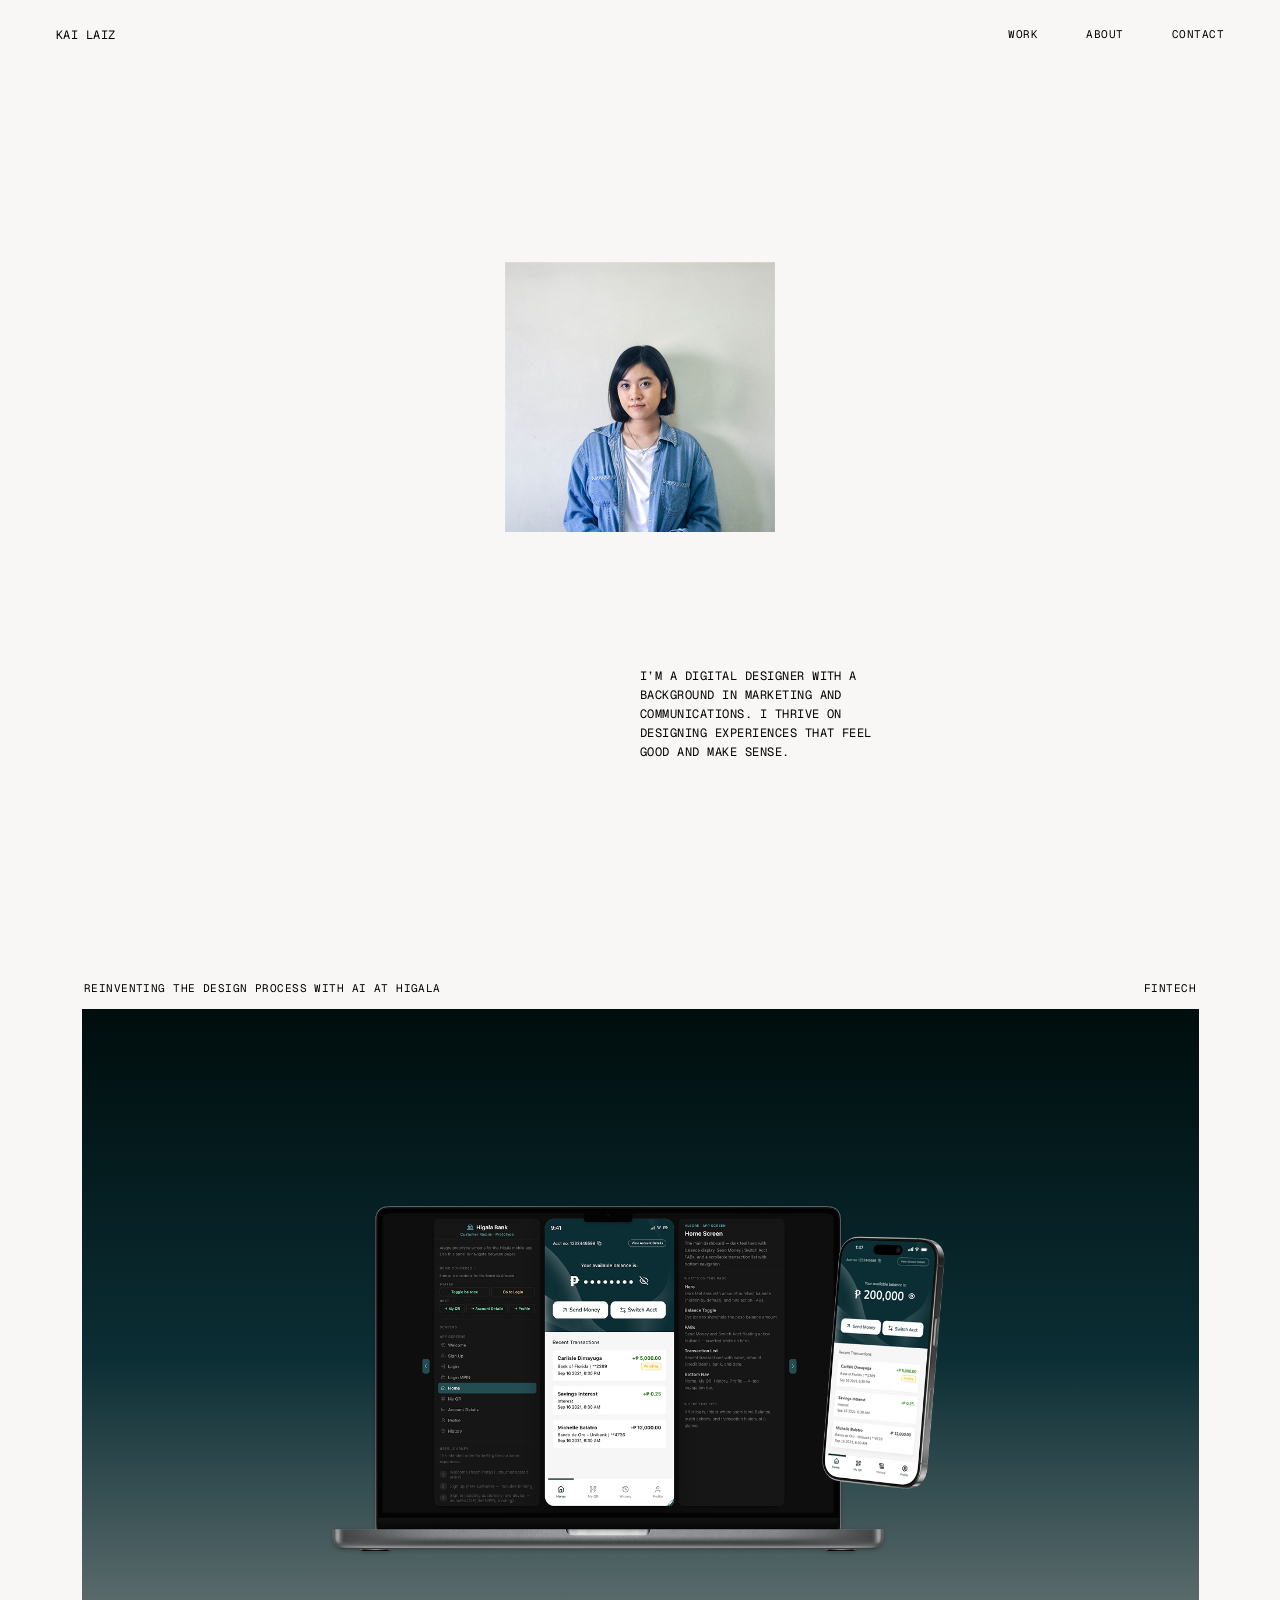
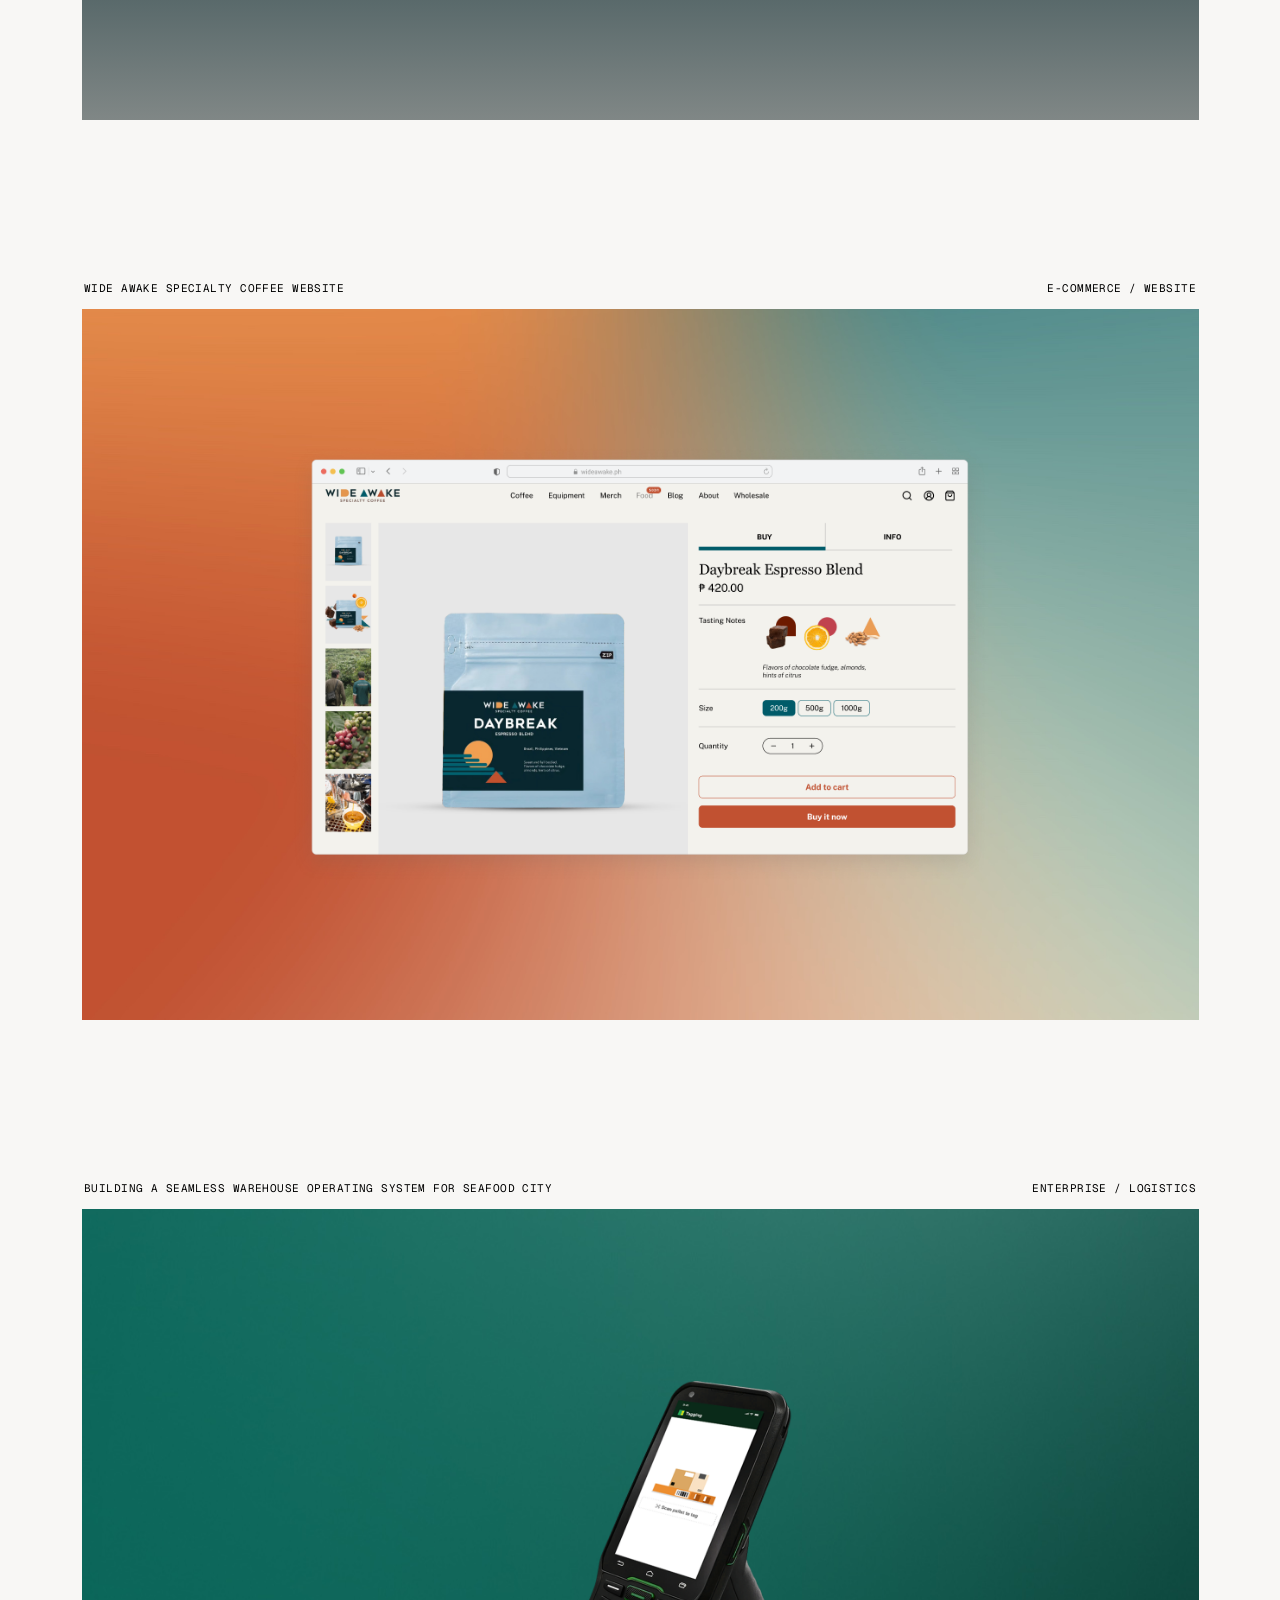
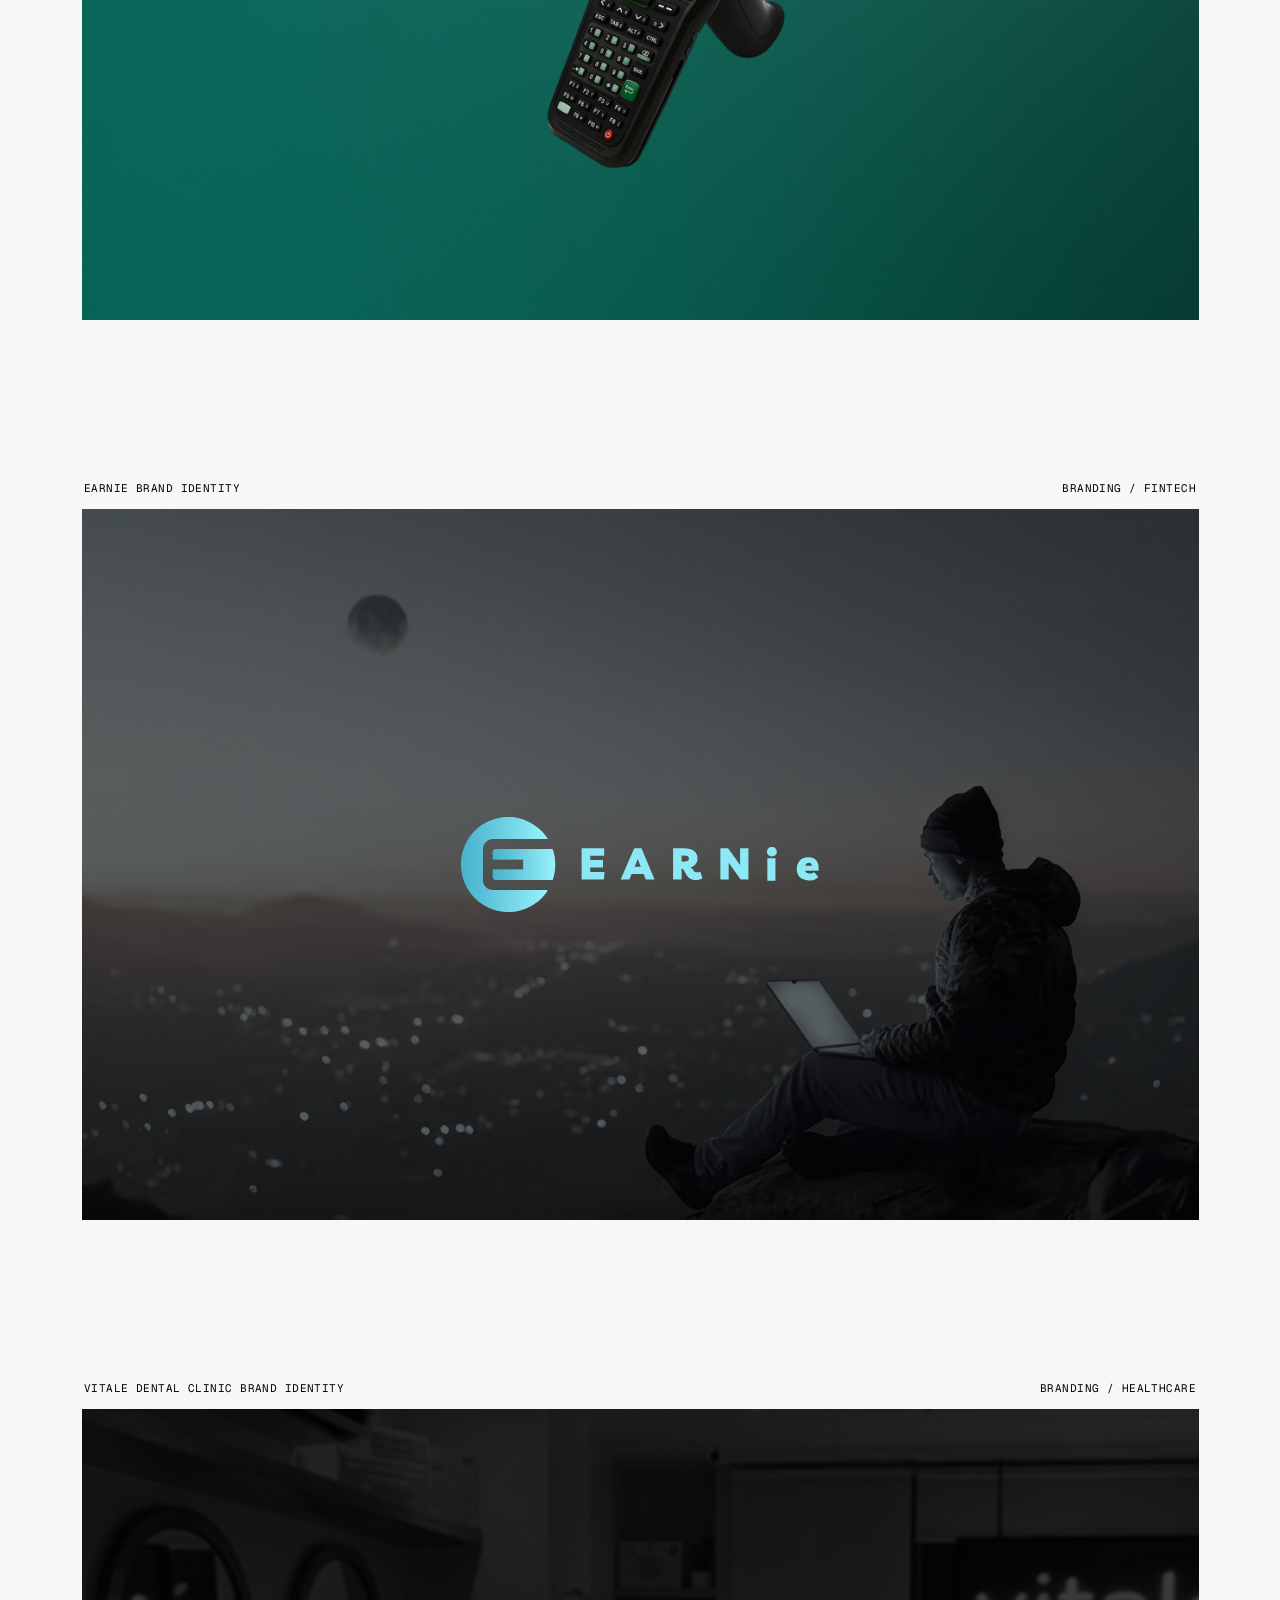
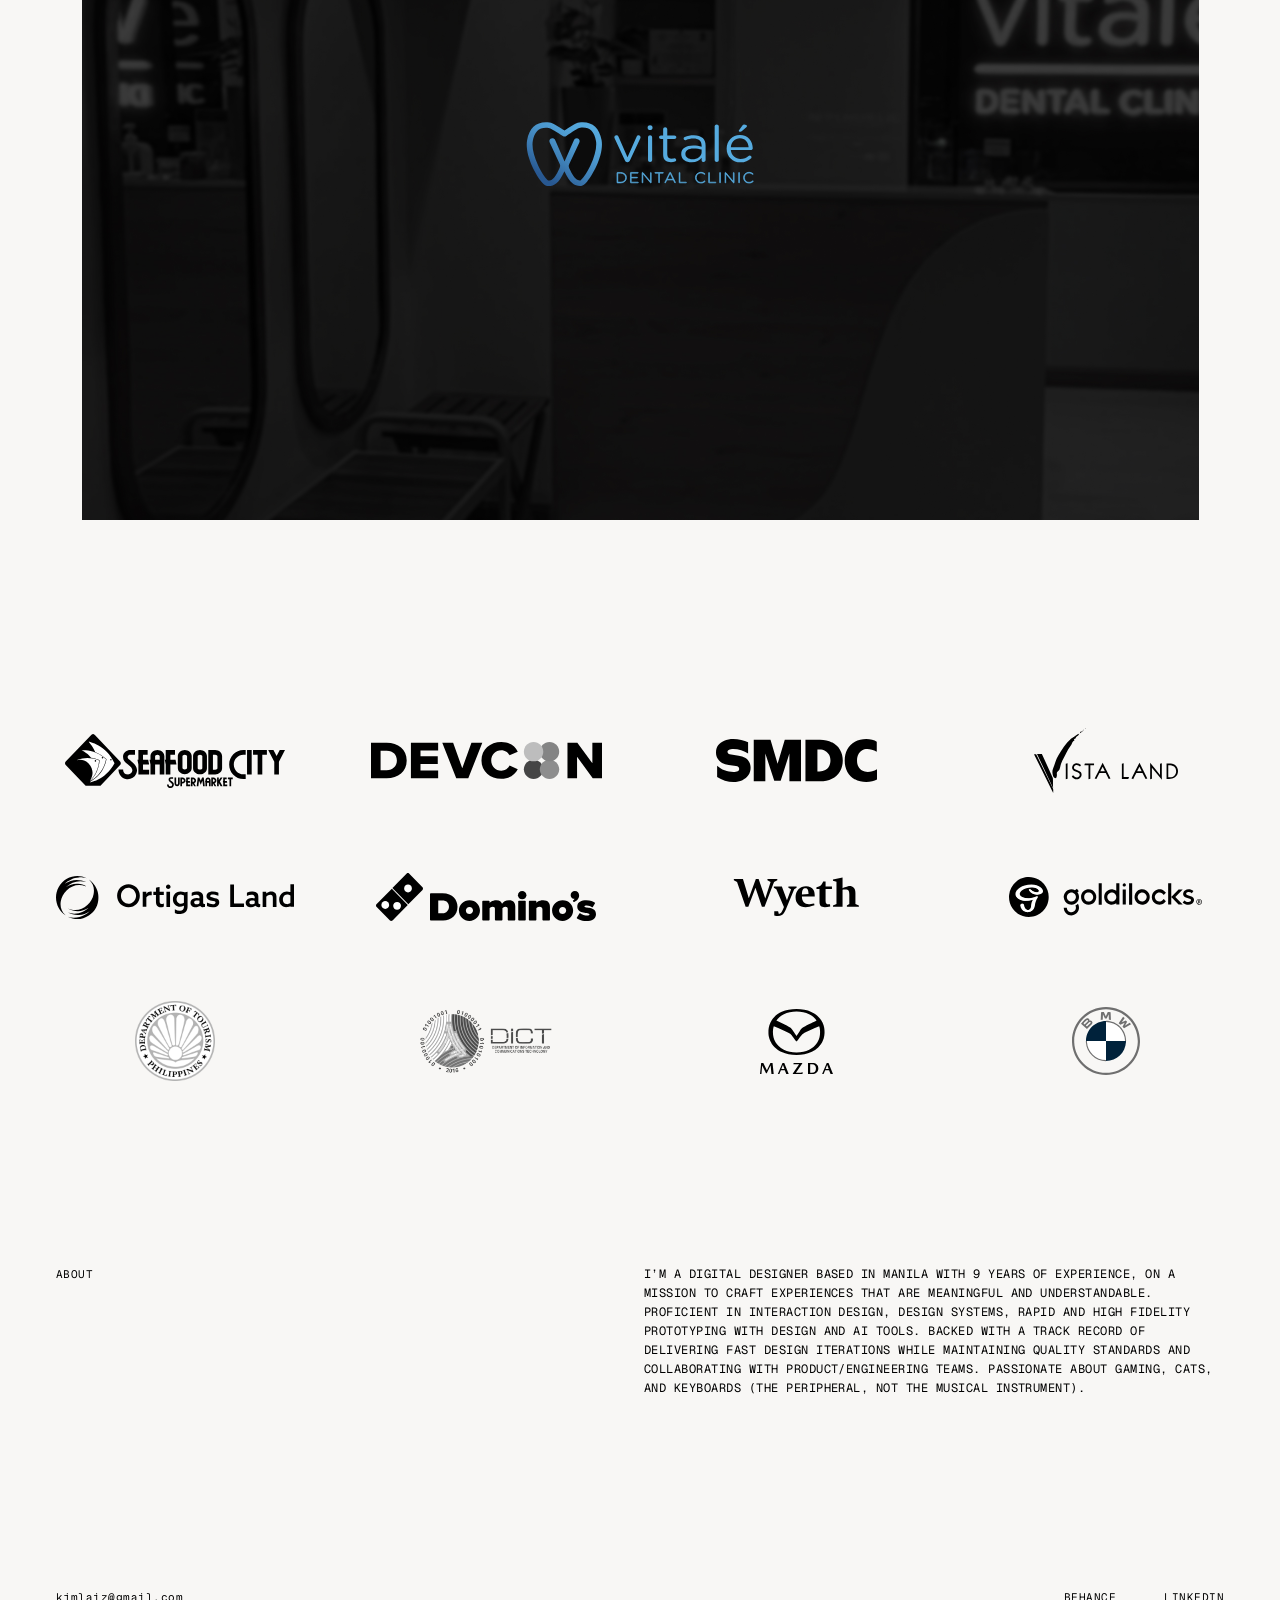
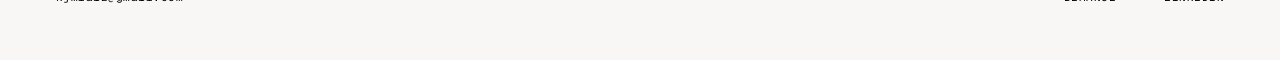
==== commit 8aa374c6: "Reposition bio as digital designer - Hero bio, About section and page title now say digital designer" ====
--- a/index.html
+++ b/index.html
@@ -3,7 +3,7 @@
 <head>
 <meta charset="UTF-8" />
 <meta name="viewport" content="width=device-width, initial-scale=1.0" />
-<title>Kai Laiz — Product Designer</title>
+<title>Kai Laiz — Digital Designer</title>
 <link rel="preconnect" href="https://fonts.googleapis.com" />
 <link rel="preconnect" href="https://fonts.gstatic.com" crossorigin />
 <link href="https://fonts.googleapis.com/css2?family=Geist+Mono:wght@400;500&family=Inter:wght@400;500&display=swap" rel="stylesheet" />
@@ -26,7 +26,7 @@
         <img id="heroThumb" class="hero__thumb" src="assets/hero-photo.png" alt="Portrait of Kai Laiz" />
         <img id="heroImage" class="hero__gallery" alt="" />
       </div>
-      <p class="hero__tagline mono">I&rsquo;m a product designer with a background in marketing and communications. I thrive on building products that feels good, makes sense.</p>
+      <p class="hero__tagline mono">I&rsquo;m a digital designer with a background in marketing and communications. I thrive on designing experiences that feel good and make sense.</p>
     </section>
   </div>
 
@@ -136,7 +136,7 @@
 
     <section id="about" class="about">
       <div class="about__title mono">About</div>
-      <p class="about__body mono">I&rsquo;m a product designer based in Manila with 9 years of experience, on a mission to craft experiences that are meaningful and understandable. Proficient in interaction design, design systems, rapid and high fidelity prototyping with design and AI tools. Backed with a track record of delivering fast design iterations while maintaining quality standards and collaborating with product/engineering teams. Passionate about gaming, cats, and keyboards (the peripheral, not the musical instrument).</p>
+      <p class="about__body mono">I&rsquo;m a digital designer based in Manila with 9 years of experience, on a mission to craft experiences that are meaningful and understandable. Proficient in interaction design, design systems, rapid and high fidelity prototyping with design and AI tools. Backed with a track record of delivering fast design iterations while maintaining quality standards and collaborating with product/engineering teams. Passionate about gaming, cats, and keyboards (the peripheral, not the musical instrument).</p>
     </section>
   </main>
 
--- a/styles.css
+++ b/styles.css
@@ -760,6 +760,27 @@
   aspect-ratio: 208 / 142;
 }
 
+/* The packages, signatures and print videos are authored at their card's exact ratio
+   with their own grey background, so they fill the card; the card's radius clips their corners. */
+.case-study__bento-card--2a,
+.case-study__bento-card--2b,
+.case-study__bento-card--3 {
+  position: relative;
+  overflow: hidden;
+  background: #e8e8e8;
+}
+
+.case-study__bento-card--2a video,
+.case-study__bento-card--2b video,
+.case-study__bento-card--3 video {
+  position: absolute;
+  inset: -1px; /* 1px overscan hides the video's dark corner antialiasing */
+  display: block;
+  width: calc(100% + 2px);
+  height: calc(100% + 2px);
+  object-fit: contain;
+}
+
 .case-study__bento-card--3 {
   flex: 280 1 0%;
   aspect-ratio: 280 / 292;
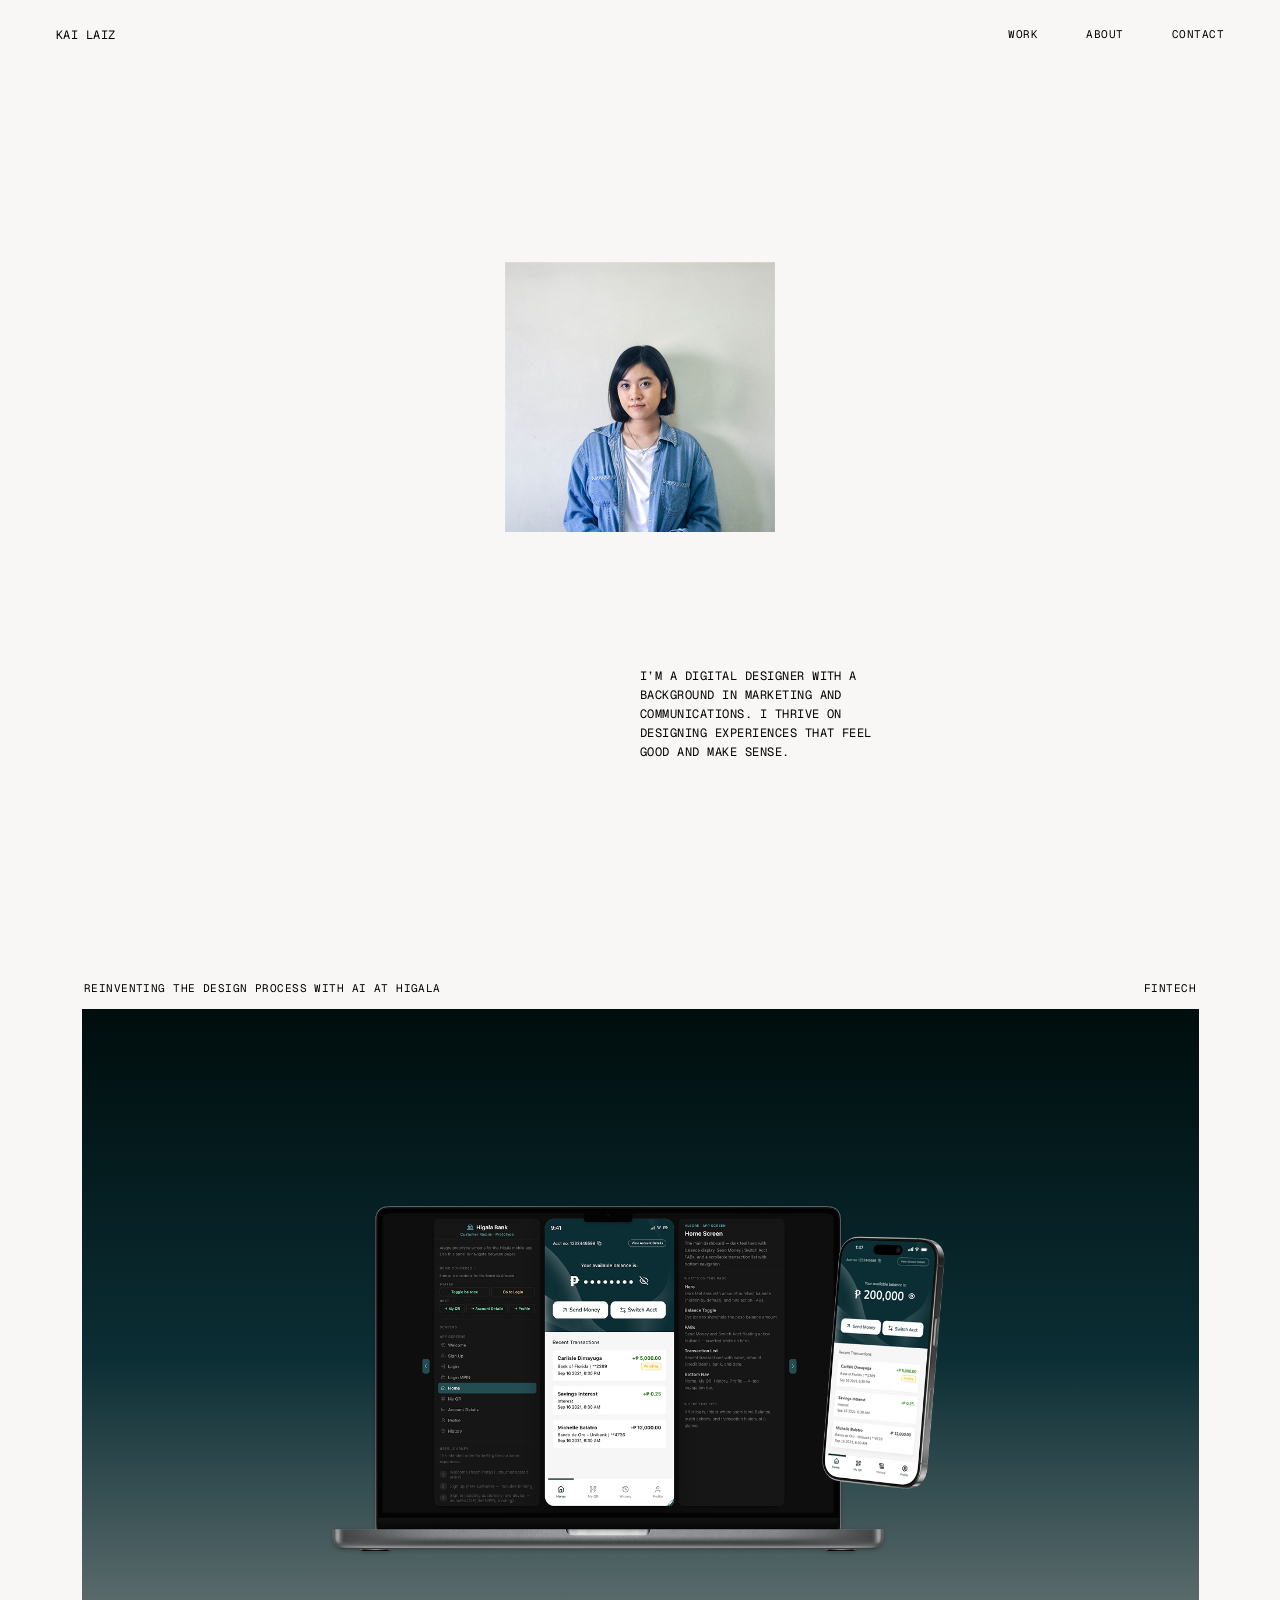
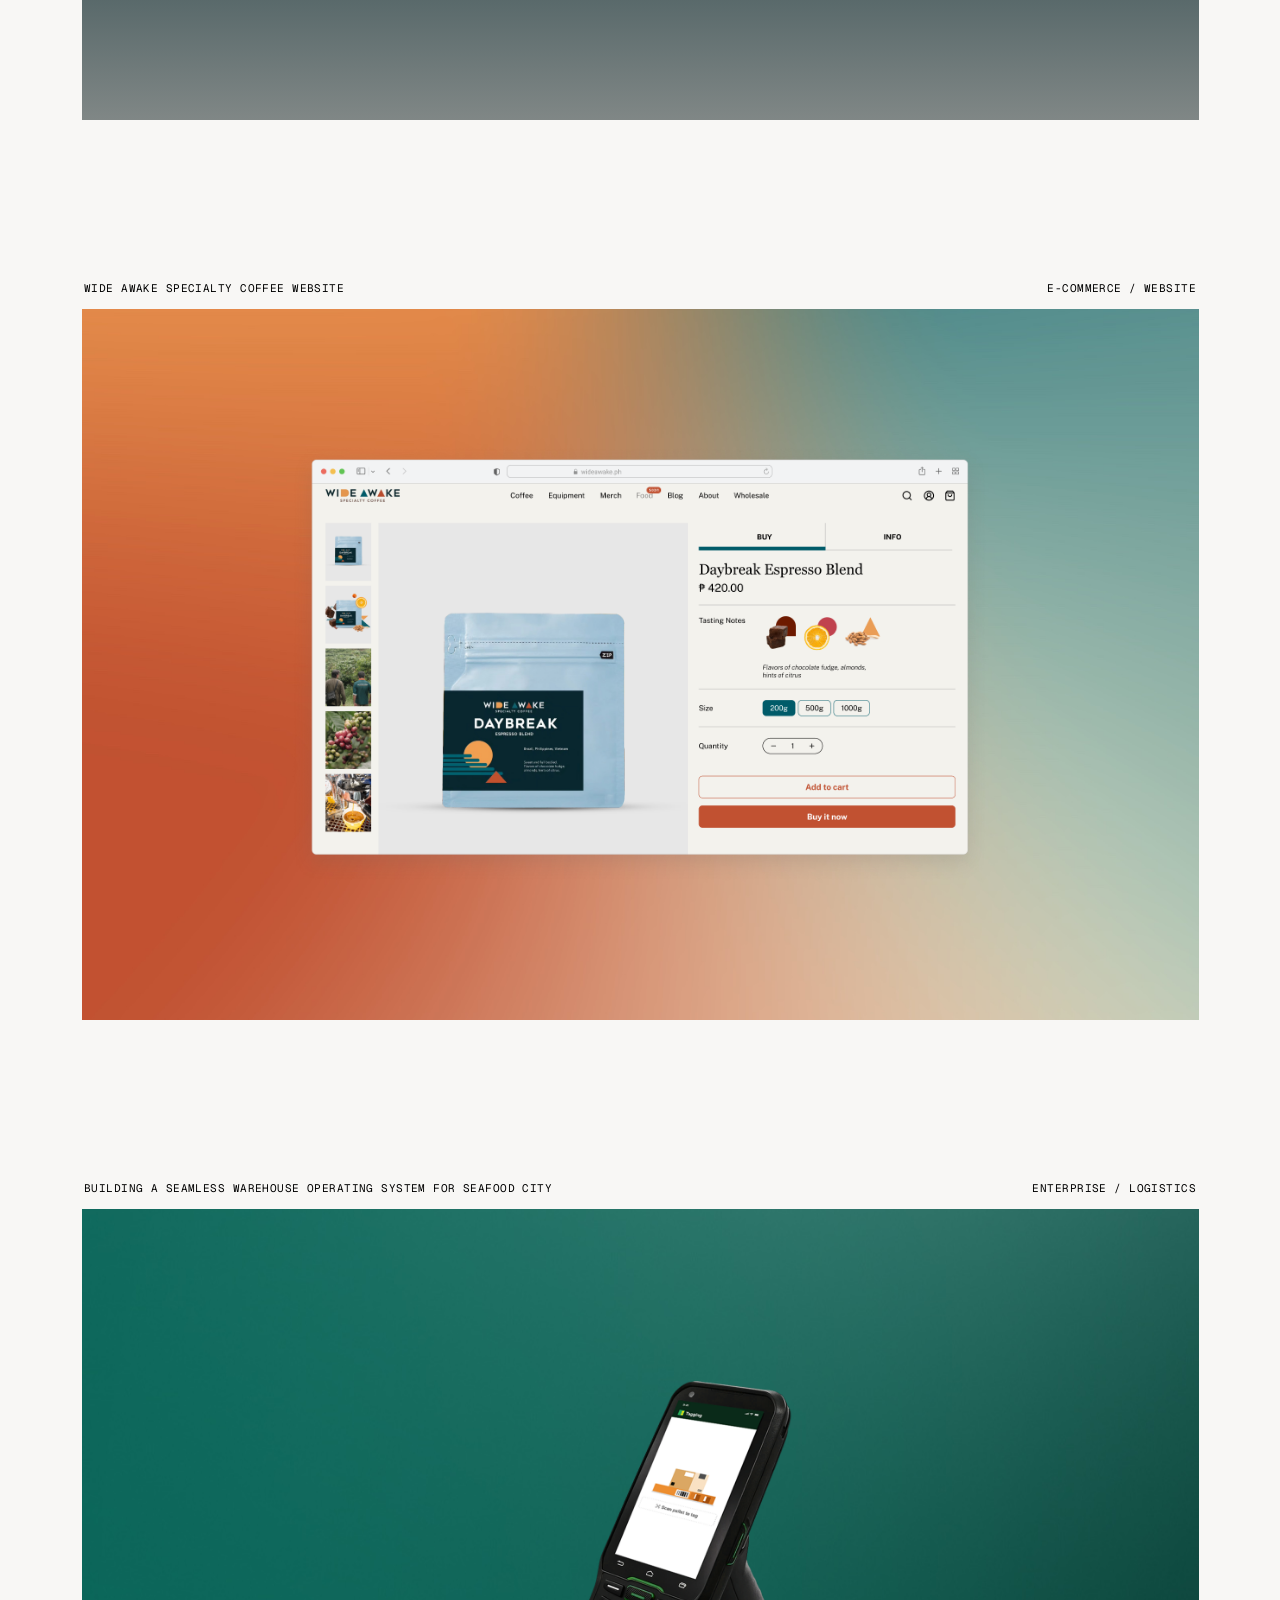
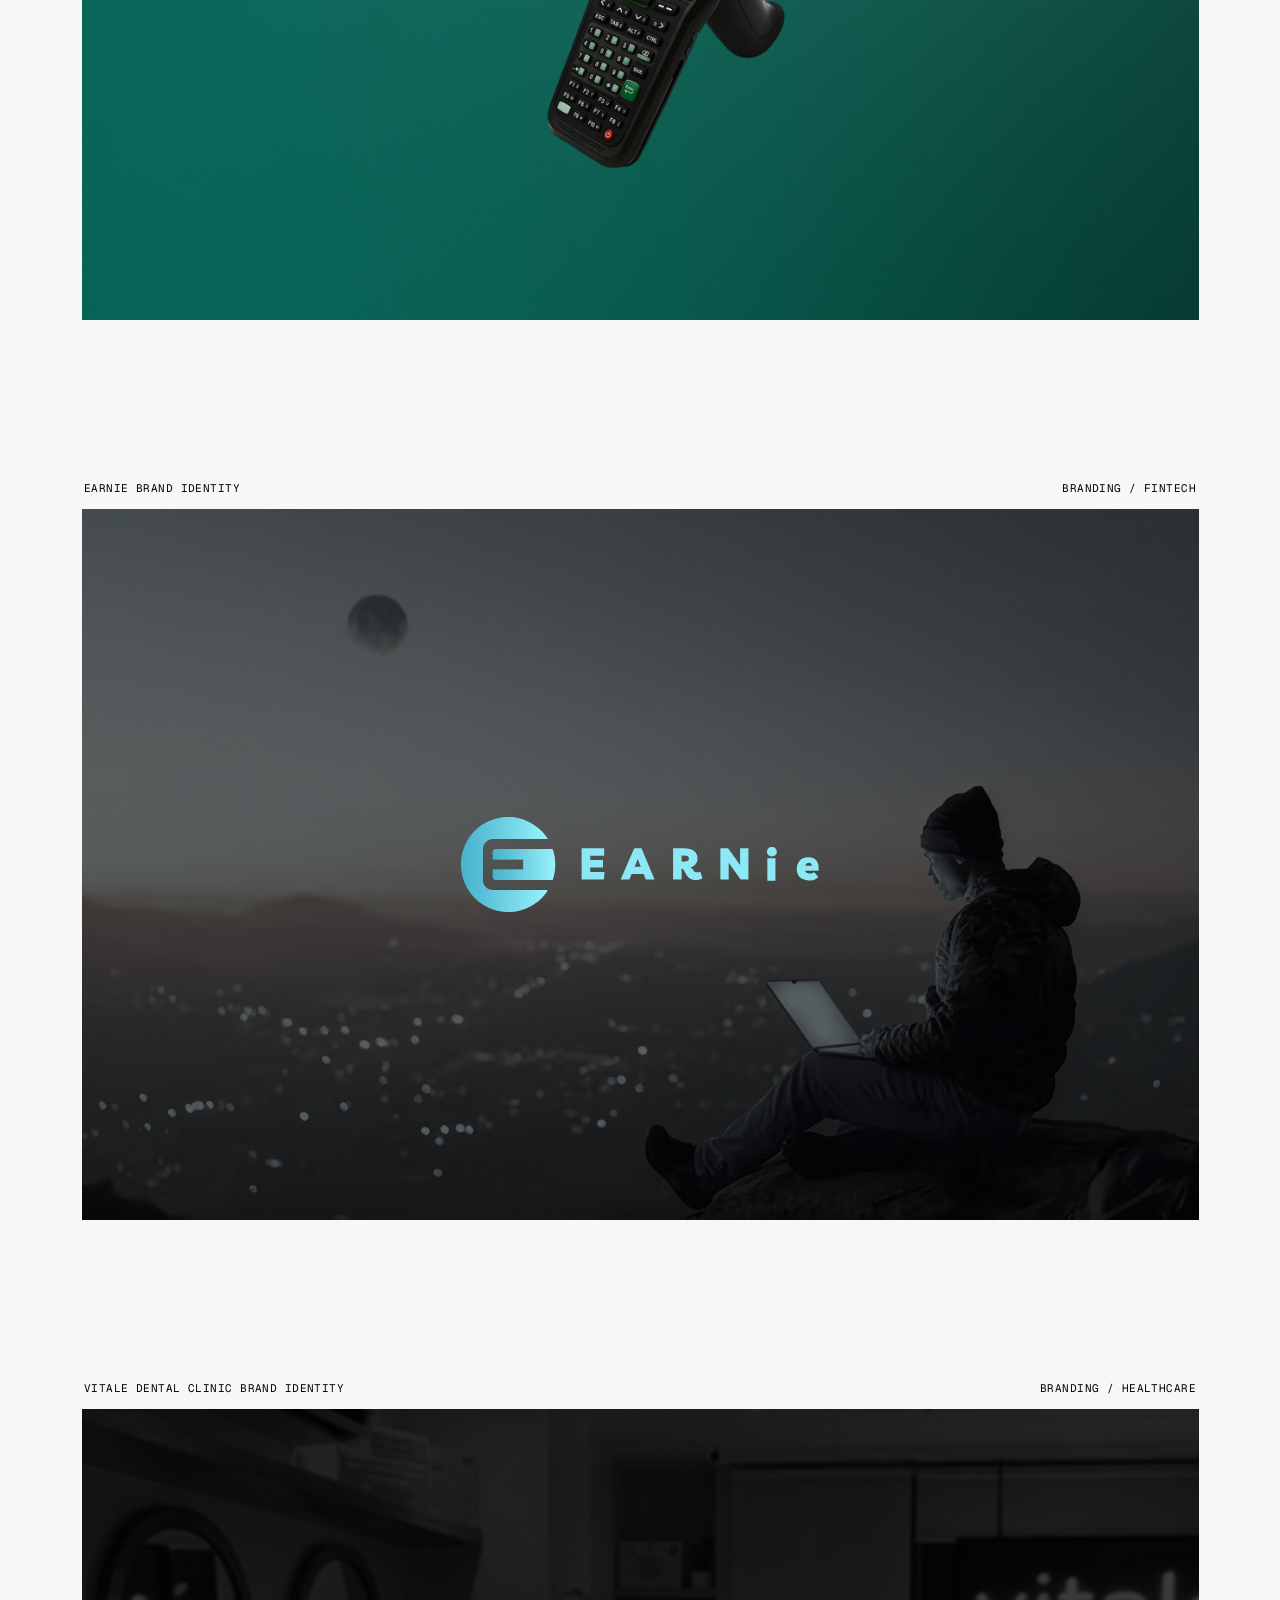
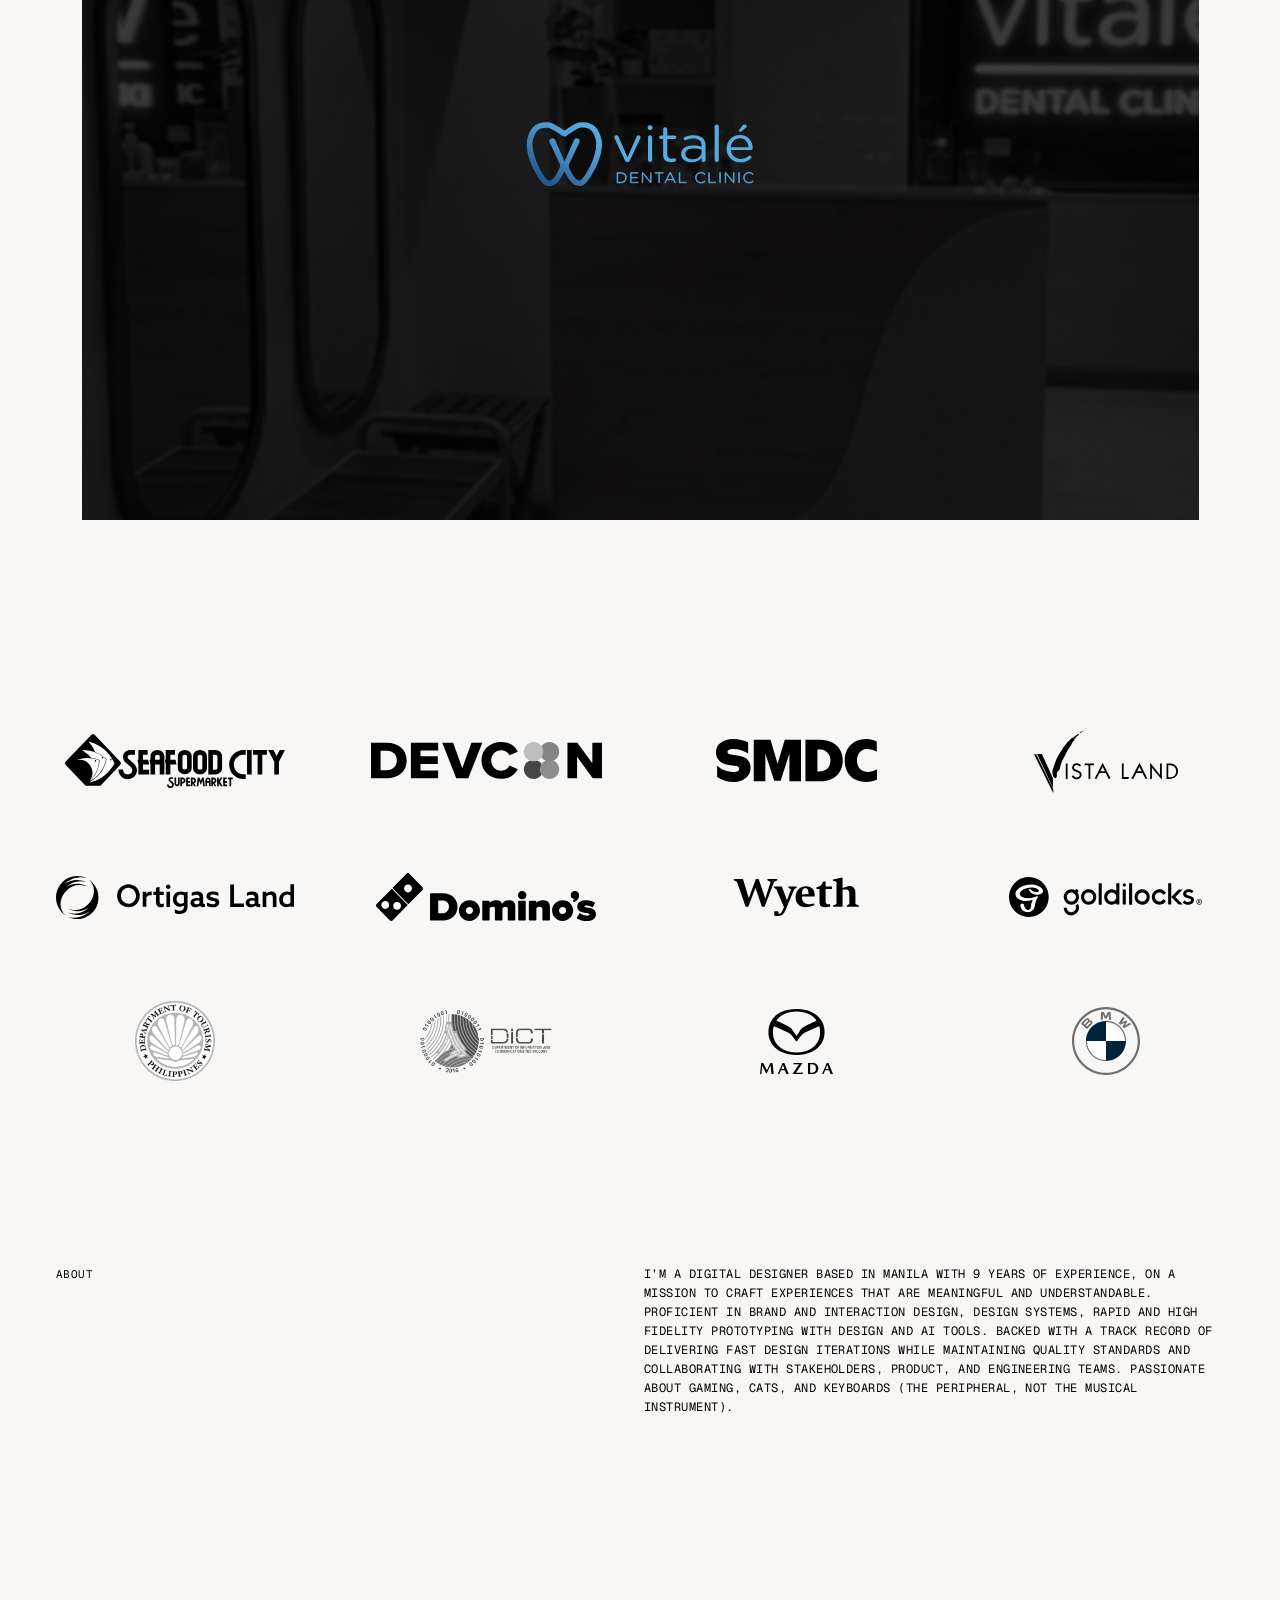
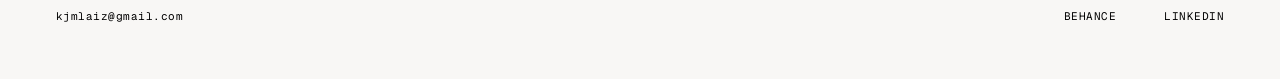
==== commit 6cfbcffc: "Update About copy with brand design and stakeholder collaboration Co-Authored-By: Claude Opus 5.5 <n" ====
--- a/index.html
+++ b/index.html
@@ -136,7 +136,7 @@
 
     <section id="about" class="about">
       <div class="about__title mono">About</div>
-      <p class="about__body mono">I&rsquo;m a digital designer based in Manila with 9 years of experience, on a mission to craft experiences that are meaningful and understandable. Proficient in interaction design, design systems, rapid and high fidelity prototyping with design and AI tools. Backed with a track record of delivering fast design iterations while maintaining quality standards and collaborating with product/engineering teams. Passionate about gaming, cats, and keyboards (the peripheral, not the musical instrument).</p>
+      <p class="about__body mono">I&rsquo;m a digital designer based in Manila with 9 years of experience, on a mission to craft experiences that are meaningful and understandable. Proficient in brand and interaction design, design systems, rapid and high fidelity prototyping with design and AI tools. Backed with a track record of delivering fast design iterations while maintaining quality standards and collaborating with stakeholders, product, and engineering teams. Passionate about gaming, cats, and keyboards (the peripheral, not the musical instrument).</p>
     </section>
   </main>
 
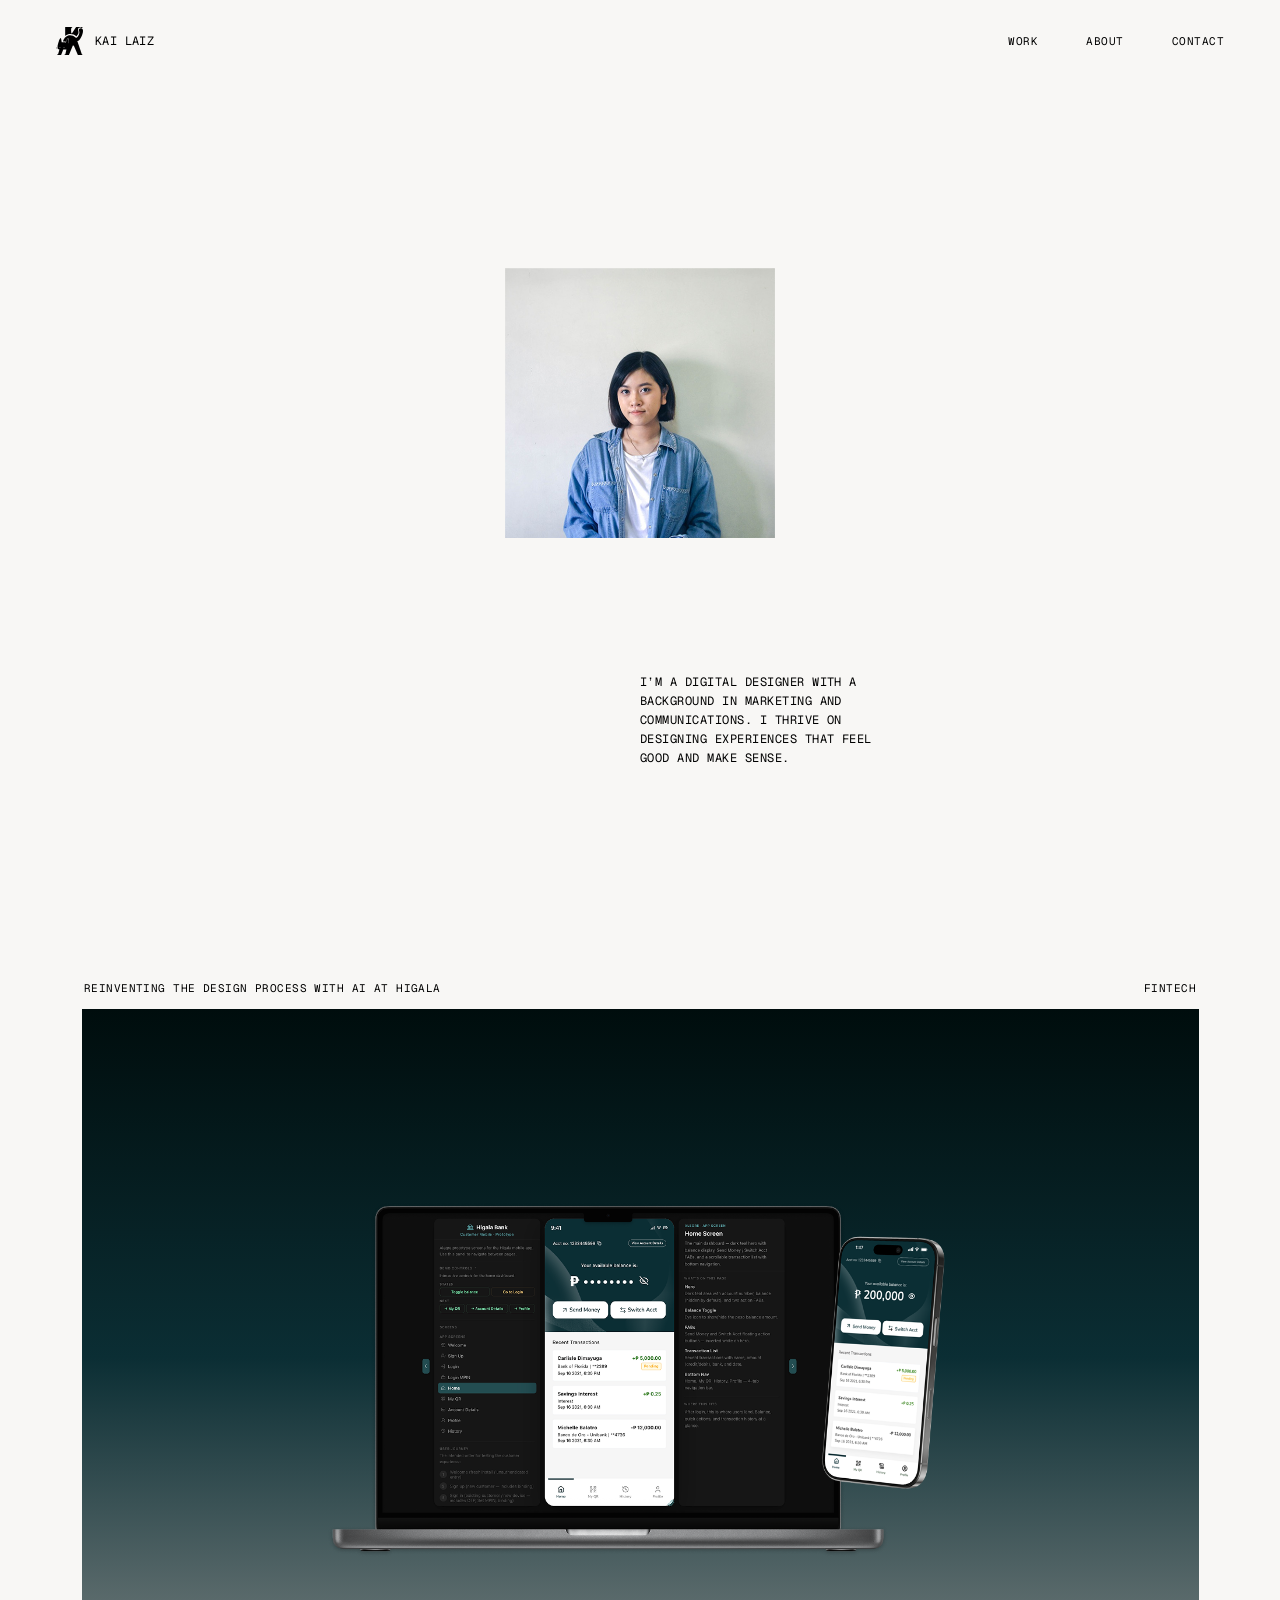
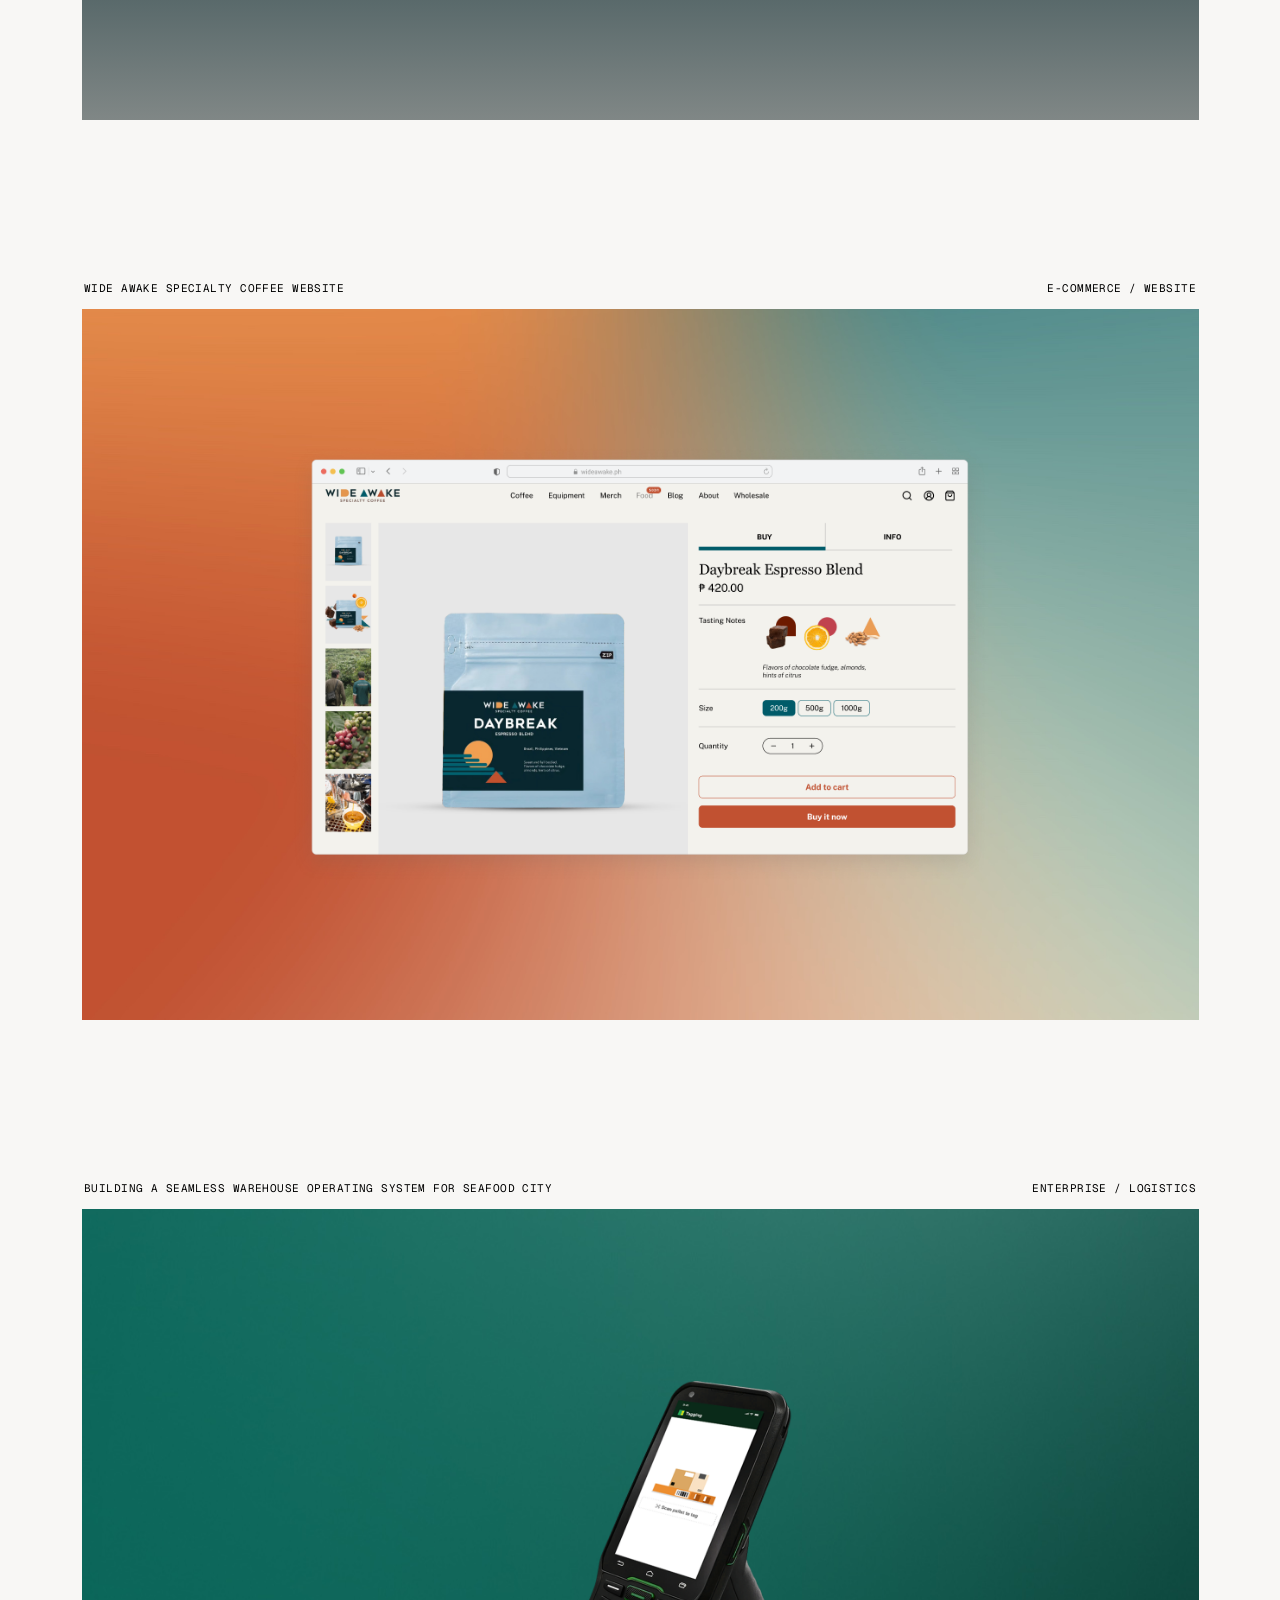
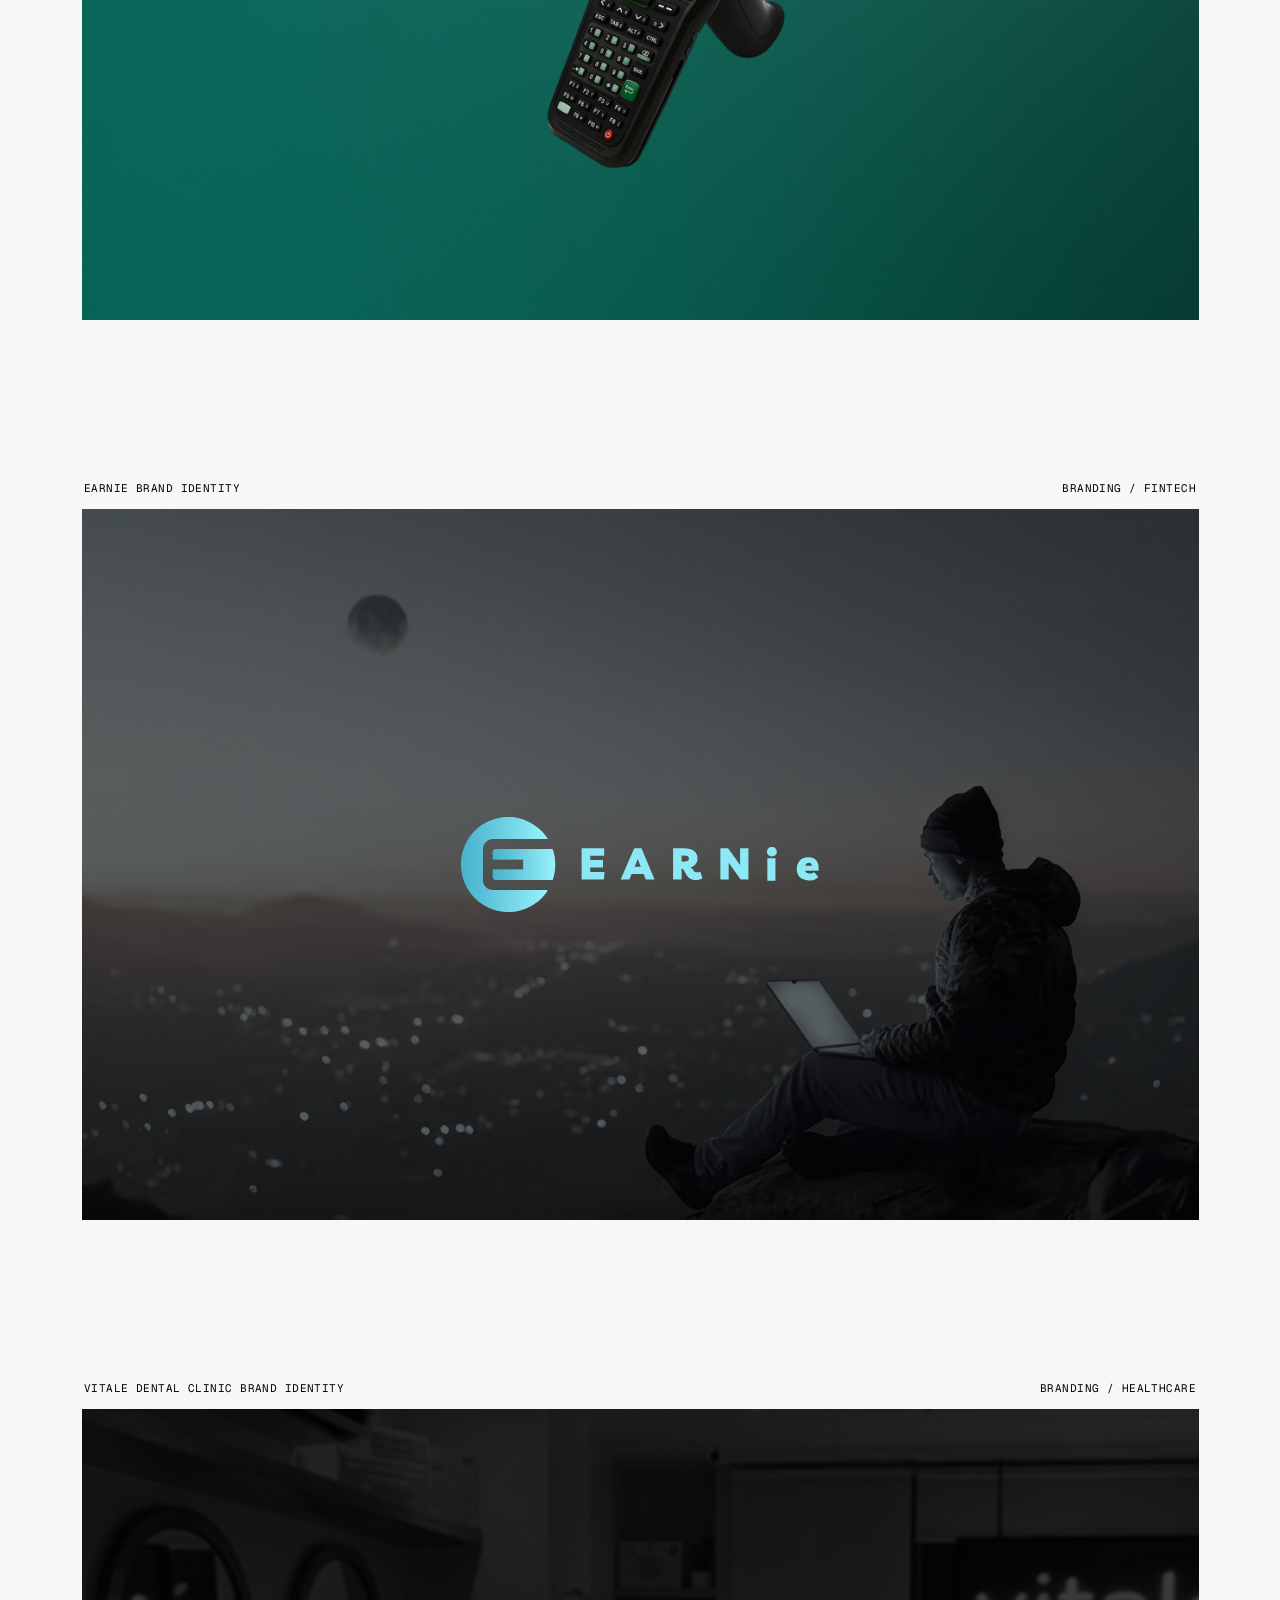
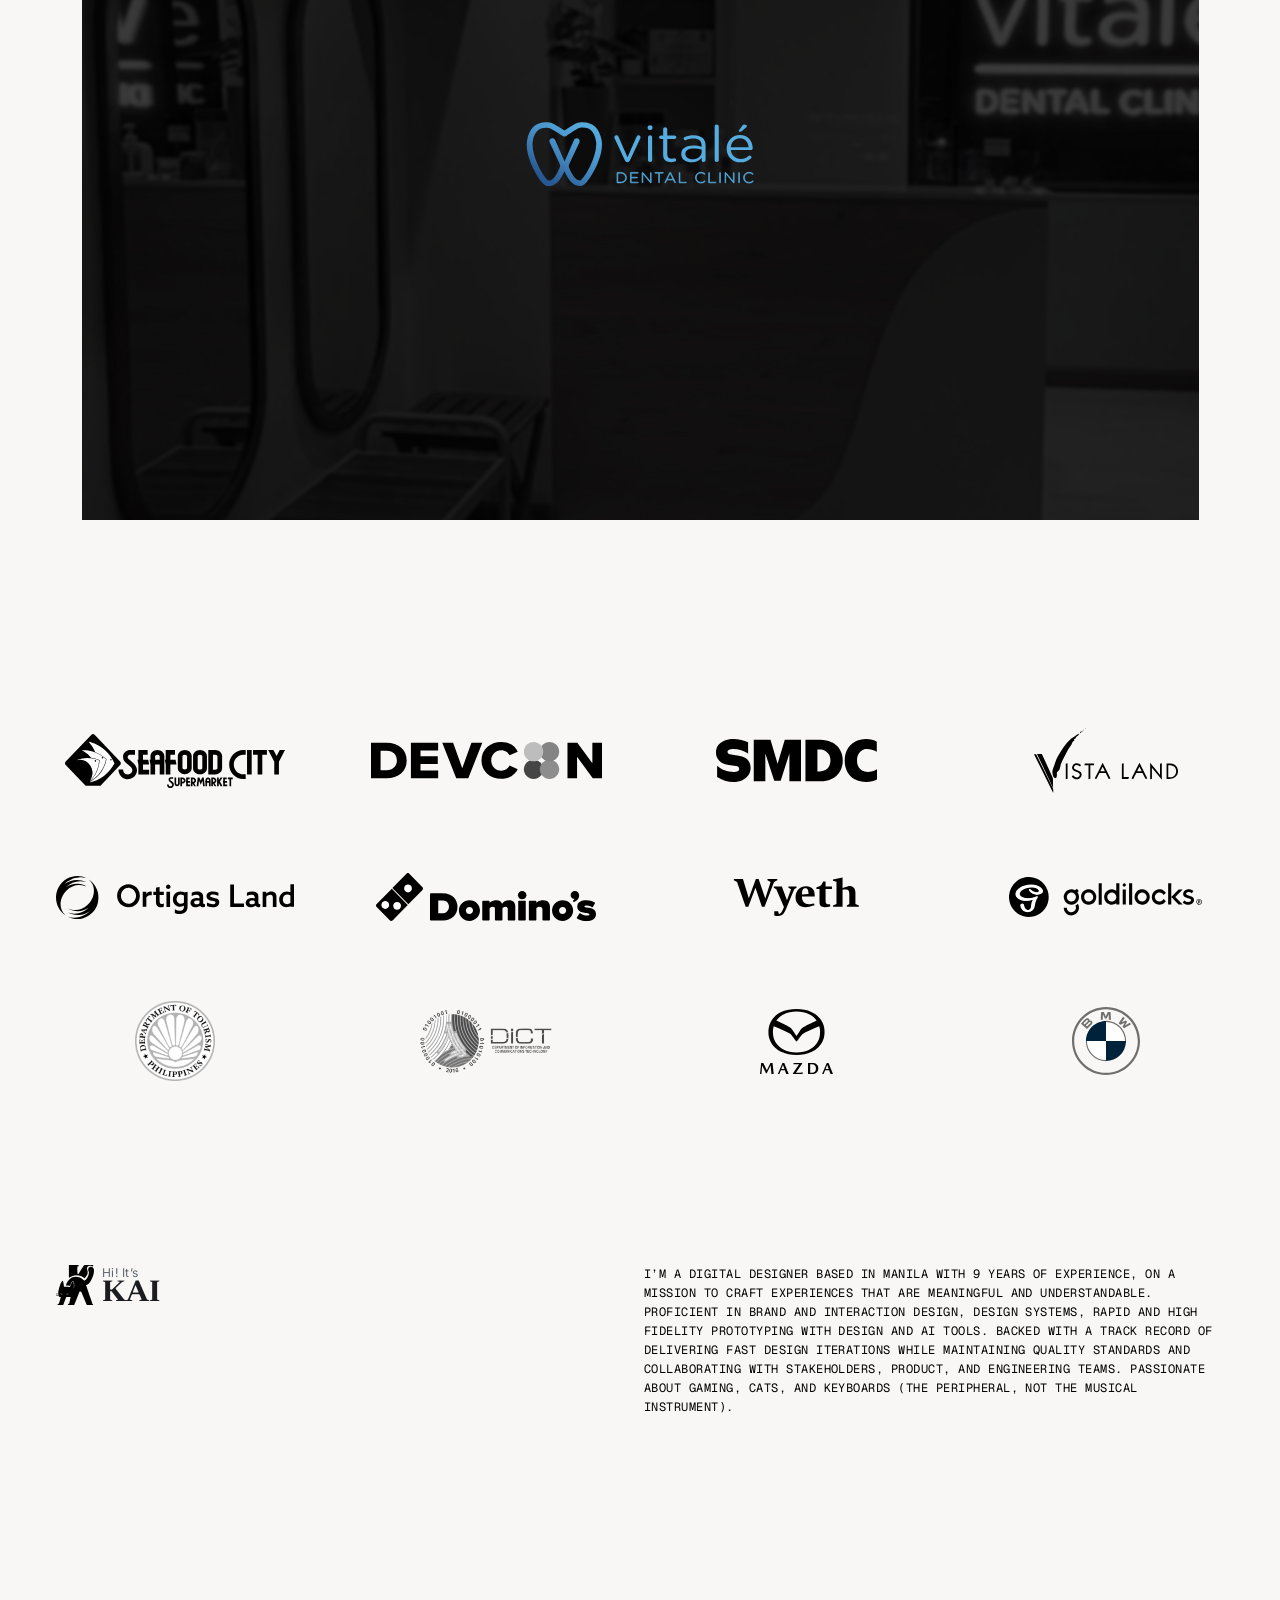
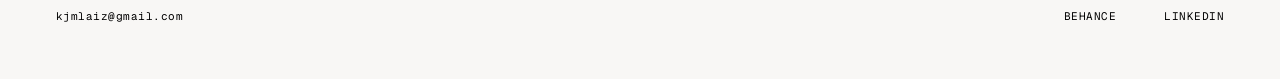
==== commit e4b47187: "Add logo mark, About logo, and "Hi! It's KAI" greeting - Add brand logo mark to the header on all pa" ====
--- a/index.html
+++ b/index.html
@@ -6,14 +6,14 @@
 <title>Kai Laiz — Digital Designer</title>
 <link rel="preconnect" href="https://fonts.googleapis.com" />
 <link rel="preconnect" href="https://fonts.gstatic.com" crossorigin />
-<link href="https://fonts.googleapis.com/css2?family=Geist+Mono:wght@400;500&family=Inter:wght@400;500&display=swap" rel="stylesheet" />
+<link href="https://fonts.googleapis.com/css2?family=Geist+Mono:wght@400;500&family=Inter:wght@400;500&family=Newsreader:opsz,wght@6..72,700&display=swap" rel="stylesheet" />
 <link rel="stylesheet" href="styles.css" />
 </head>
 <body>
 
   <div class="above-fold">
     <header class="site-header">
-      <div class="brand mono">Kai Laiz</div>
+      <div class="brand mono"><img class="brand__mark" src="assets/logo-mark.svg" alt="" /><span>Kai Laiz</span></div>
       <nav class="nav mono">
         <a href="#work">Work</a>
         <a href="#about">About</a>
@@ -135,7 +135,13 @@
     </section>
 
     <section id="about" class="about">
-      <div class="about__title mono">About</div>
+      <div class="about__title">
+        <img class="about__logo" src="assets/logo-about.svg" alt="About" />
+        <div class="about__greeting">
+          <span class="about__hi">Hi! It&rsquo;s</span>
+          <span class="about__name">KAI</span>
+        </div>
+      </div>
       <p class="about__body mono">I&rsquo;m a digital designer based in Manila with 9 years of experience, on a mission to craft experiences that are meaningful and understandable. Proficient in brand and interaction design, design systems, rapid and high fidelity prototyping with design and AI tools. Backed with a track record of delivering fast design iterations while maintaining quality standards and collaborating with stakeholders, product, and engineering teams. Passionate about gaming, cats, and keyboards (the peripheral, not the musical instrument).</p>
     </section>
   </main>
--- a/styles.css
+++ b/styles.css
@@ -40,18 +40,28 @@
 
 .site-header {
   display: flex;
-  align-items: flex-start;
+  align-items: center; /* nav centres on the logo + name row */
   justify-content: space-between;
   padding: 3vh 56px 0;
   flex-shrink: 0;
 }
 
 .brand {
+  display: flex;
+  align-items: center;
+  gap: 12px;
   font-size: 12px;
 }
 
+.brand__mark {
+  display: block;
+  width: auto;
+  height: 28px;
+}
+
 .nav {
   display: flex;
+  align-items: center;
   gap: 48px;
 }
 
@@ -452,8 +462,42 @@
 .about__title {
   flex: 1 0 0;
   min-width: 0;
+  display: flex;
+  align-items: flex-start;
   font-size: 11px;
   line-height: 19px;
+}
+
+/* The SVG has 8px of built-in padding; pull it back so the mark aligns with the page edge and body text. */
+.about__logo {
+  display: block;
+  width: 54px;
+  height: 56px;
+  margin: -8px 0 0 -8px;
+}
+
+.about__greeting {
+  display: flex;
+  flex-direction: column;
+  align-items: flex-start;
+  margin-top: -2px; /* 6px below the logo frame's top, minus the logo's -8px offset */
+}
+
+.about__hi {
+  font-family: var(--sans);
+  font-size: 12px;
+  line-height: 19px;
+  letter-spacing: 0.48px;
+  color: #5e6470;
+  white-space: nowrap;
+}
+
+.about__name {
+  font-family: 'Newsreader', Georgia, serif;
+  font-weight: 700;
+  font-size: 30px;
+  line-height: 25px;
+  color: #1a1c21;
 }
 
 .about__body {
